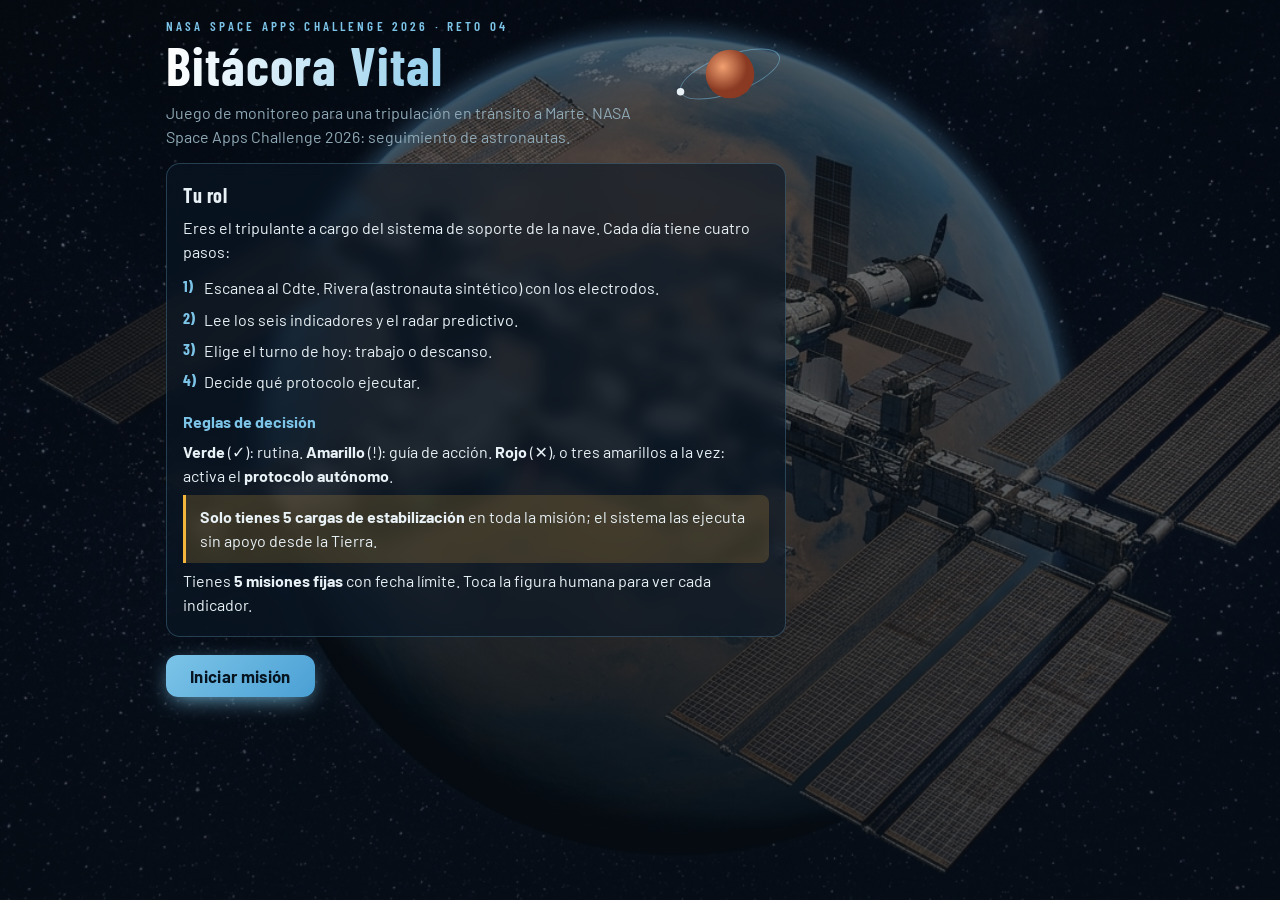
==== index.html @ 0ef00c14 "Fix image filename case in body background" ====
<!DOCTYPE html>
<html lang="es"><head><meta charset="utf-8">
<meta name="viewport" content="width=device-width, initial-scale=1, viewport-fit=cover">
<title>AstroCare · Misión a Marte</title>
<meta name="theme-color" content="#070f17">
<meta name="description" content="Juego de monitoreo de salud de astronautas. NASA Space Apps Challenge 2026.">
<link href="https://fonts.googleapis.com/css2?family=Barlow:wght@400;600;700&family=Barlow+Condensed:wght@600;700&display=swap" rel="stylesheet">
<style>
:root{color-scheme:dark;--bg:#070f17;--pn:#0f2233;--glass:rgba(10,24,38,.62);--tx:#E8F1F5;--mu:#8FA9B6;--ln:rgba(124,196,232,.25);--g:#4CD0A0;--y:#F2B63C;--r:#FF6B6B;--ac:#7CC4E8;--gb:rgba(76,208,160,.18);--yb:rgba(242,182,60,.18);--rb:rgba(255,107,107,.2)}
*{box-sizing:border-box}
body{margin:0;padding:env(safe-area-inset-top,0) 0 env(safe-area-inset-bottom,0);min-height:100vh;color:var(--tx);font:16px/1.5 Barlow,system-ui,sans-serif;background:linear-gradient(rgba(7,15,23,0.55),rgba(7,15,23,0.75)),url('ORBITAL.jpg') no-repeat center center fixed;background-size:cover;overflow-x:hidden}
#app{max-width:980px;margin:0 auto;padding:18px 16px 28px;position:relative}
h1,h2,.nm,.big{font-family:"Barlow Condensed",Barlow,sans-serif;font-weight:700}
h1{font-size:clamp(2.3rem,7vw,3.3rem);line-height:1.02;margin:.1em 0 .15em;letter-spacing:.02em;background:linear-gradient(90deg,#fff,var(--ac) 55%,var(--y));-webkit-background-clip:text;background-clip:text;color:transparent}
h2{font-size:1.25rem;margin:.2em 0 .3em;letter-spacing:.03em}p{margin:.4em 0;max-width:70ch}.mu{color:var(--mu)}
.eyebrow{font:600 .82rem "Barlow Condensed",sans-serif;letter-spacing:.24em;text-transform:uppercase;color:var(--ac)}
.orb{float:right;width:112px;height:112px;margin:0 0 6px 12px}
.bar{height:8px;background:var(--ln);border-radius:4px;overflow:hidden;width:110px;display:inline-block;vertical-align:middle}.bar i{display:block;height:100%;background:linear-gradient(90deg,var(--g),var(--ac))}
.ban{padding:14px 18px;border:1px solid var(--bc);border-left:6px solid var(--bc);border-radius:14px;margin-bottom:10px;box-shadow:0 0 28px -10px var(--bc);backdrop-filter:blur(6px)}.ban .big{font-size:1.8rem;line-height:1.1;letter-spacing:.02em}
.b0{--bc:var(--g);background:linear-gradient(90deg,var(--gb),rgba(10,24,38,.7))}.b1{--bc:var(--y);background:linear-gradient(90deg,var(--yb),rgba(10,24,38,.7))}.b2{--bc:var(--r);background:linear-gradient(90deg,var(--rb),rgba(10,24,38,.7))}.b3{--bc:var(--mu);background:var(--glass)}
.box{background:var(--glass);border:1px solid var(--ln);border-radius:14px;padding:12px 16px;margin-bottom:10px;backdrop-filter:blur(8px)}
.box dl{margin:.3em 0;display:grid;grid-template-columns:auto 1fr;gap:3px 14px}.box dt{font-weight:600;color:var(--ac)}.box dd{margin:0}
.tag{display:inline-block;font:600 .74rem "Barlow Condensed",sans-serif;letter-spacing:.14em;text-transform:uppercase;padding:2px 10px;border-radius:99px;background:rgba(124,196,232,.18);color:var(--ac);margin-right:8px}
.grid{display:grid;grid-template-columns:repeat(auto-fit,minmax(220px,1fr));gap:10px}
.c0{--c:var(--g)}.c1{--c:var(--y)}.c2{--c:var(--r)}.c3{--c:var(--mu)}
.t{all:unset;box-sizing:border-box;cursor:pointer;background:var(--glass);border:1px solid var(--ln);border-top:3px solid var(--c);border-radius:14px;padding:9px 14px;display:grid;grid-template-columns:1fr auto;gap:3px 8px;transition:transform .15s,box-shadow .15s;backdrop-filter:blur(8px)}
.t:hover{transform:translateY(-2px);box-shadow:0 8px 22px -10px var(--c)}
.t.on{border-left-color:var(--ac);border-right-color:var(--ac);border-bottom-color:var(--ac);box-shadow:0 0 0 1px var(--ac),0 0 24px -8px var(--ac)}
.t svg{grid-column:1/-1;width:100%;height:36px;color:var(--c)}
button:focus-visible,.t:focus-visible,.hs:focus-visible{outline:3px solid var(--ac);outline-offset:2px}
.nm{font-size:1.1rem;letter-spacing:.02em}.vl{font:700 2.1rem/1 "Barlow Condensed",sans-serif;text-align:right;color:var(--c);text-shadow:0 0 14px var(--c)}.vl small{font:400 .8rem Barlow;color:var(--mu);margin-left:3px;text-shadow:none}
.st{justify-self:start;font-weight:600;font-size:.8rem;padding:1px 10px;border-radius:99px;border:1px solid var(--c);color:var(--c);background:rgba(255,255,255,.06)}
.a{font:600 1rem Barlow,sans-serif;text-align:left;cursor:pointer;background:var(--glass);color:var(--tx);border:1px solid var(--ln);border-radius:12px;padding:10px 14px;transition:box-shadow .15s,border-color .15s;backdrop-filter:blur(8px)}
.a:hover:not(:disabled){border-color:var(--ac);box-shadow:0 0 18px -8px var(--ac)}.a:disabled{opacity:.4;cursor:not-allowed}.a.sel{border-color:var(--g);background:var(--gb);box-shadow:0 0 18px -8px var(--g)}.a span{display:block;font-weight:400;font-size:.85rem;color:var(--mu)}
.go{font:700 1.05rem Barlow,sans-serif;letter-spacing:.02em;background:linear-gradient(135deg,var(--ac),#4aa0d4);color:#06141f;border:0;border-radius:12px;padding:11px 24px;cursor:pointer;margin:8px 0;box-shadow:0 6px 22px -6px var(--ac);position:relative;z-index:2}.go:hover:not(:disabled){filter:brightness(1.1)}.go:disabled{opacity:.6}
.fig{width:100%;max-width:230px;margin:0 auto;display:block}.hs{cursor:pointer;color:var(--c)}
@keyframes pu{50%{opacity:.35}}.pul{animation:pu 1s infinite}
@keyframes sw{from{transform:translateY(8px)}to{transform:translateY(290px)}}.sweep{animation:sw .9s linear;filter:drop-shadow(0 0 6px #7CC4E8)}
@media(prefers-reduced-motion:reduce){.pul,.sweep{animation:none}.t{transition:none}}
.grade{display:grid;place-items:center;width:112px;height:112px;margin:0 auto 12px;border:4px solid var(--ac);border-radius:50%;font:700 4.3rem/.9 "Barlow Condensed",sans-serif;color:var(--ac);text-shadow:0 0 22px var(--ac);box-shadow:inset 0 0 26px rgba(124,196,232,.18),0 0 28px -10px var(--ac)}
.grade small{display:block;font:600 .7rem Barlow,sans-serif;letter-spacing:.16em;text-transform:uppercase;text-shadow:none;margin-top:-10px}
.rules{list-style:none;margin:.75rem 0;padding:0;counter-reset:steps;display:grid;gap:.45rem}
.rules li{position:relative;padding-left:1.3rem;counter-increment:steps}
.rules li::before{content:counter(steps) ")";position:absolute;left:0;top:0;color:var(--ac);font:700 1rem "Barlow Condensed",sans-serif}
.rule-title{margin-top:1rem!important;font-weight:700;color:var(--ac)}
.charge-rule{padding:10px 14px!important;border-left:3px solid var(--y);border-radius:0 8px 8px 0;background:var(--yb);max-width:100%}

.intro-container{max-width:620px;margin:0;position:relative;z-index:1}
.intro-card{width:100%;margin-top:14px;position:relative;overflow:hidden}

.hud{display:flex;flex-wrap:wrap;gap:6px 20px;align-items:center;justify-content:space-between;padding:8px 16px;background:var(--glass);border:1px solid var(--ln);border-radius:14px;backdrop-filter:blur(8px)}
.hud .it{display:flex;align-items:center;gap:8px;white-space:nowrap}.hud small{color:var(--mu);text-transform:uppercase;letter-spacing:.12em;font:600 .72rem "Barlow Condensed",sans-serif}.hud b{font:700 1.2rem "Barlow Condensed",sans-serif}
.bar.fat i{background:linear-gradient(90deg,var(--y),var(--r))}
.cols{display:grid;grid-template-columns:minmax(280px,360px) minmax(0,1.5fr) minmax(240px,1fr);gap:10px;min-height:0;align-items:start}.cols>section{min-height:0;overflow:visible;padding:2px}
.figcol{display:flex;flex-direction:column;gap:8px;min-height:0}.figbox{flex:none;aspect-ratio:7/10;min-width:0;display:flex;align-items:center;justify-content:center;background:radial-gradient(110% 65% at 50% 10%,rgba(52,126,161,.42),transparent 62%),linear-gradient(180deg,rgba(12,45,67,.85),rgba(5,19,32,.9));border:1px solid var(--ln);border-radius:14px;padding:6px;overflow:hidden;backdrop-filter:blur(6px)}
.dash .fig{width:auto;max-width:108%;height:100%;max-height:100%;margin:0;filter:drop-shadow(0 8px 12px rgba(0,0,0,.32))}
.elec{display:grid;grid-template-columns:auto 1fr auto;gap:10px;align-items:center;width:auto;background:rgba(10,28,42,.85);border:1px solid rgba(124,196,232,.55);border-radius:14px;padding:8px 10px;text-align:left;box-shadow:0 10px 26px rgba(0,0,0,.28);backdrop-filter:blur(8px)}
.elec small{color:var(--ac);text-transform:uppercase;letter-spacing:.14em;font:600 .72rem "Barlow Condensed",sans-serif}.elec .es{font-size:.8rem;min-height:0;margin:0}.elec .go{width:auto;margin:0;padding:8px 14px}.elec p{display:none}
.mission-panel{scrollbar-width:none;-ms-overflow-style:none}.mission-panel::-webkit-scrollbar{display:none}
.dash .ban{padding:7px 12px;margin-bottom:8px}.dash .ban .big{font-size:1.3rem}.dash .box{padding:8px 12px;margin-bottom:8px}.dash .det{font-size:.82rem}.dash h2{font-size:1.05rem;margin:4px 0}
.dash .grid{grid-template-columns:repeat(2,minmax(0,1fr));gap:8px;margin-bottom:8px}.dash .t{padding:6px 10px}.dash .vl{font-size:1.6rem}.dash .nm{font-size:.95rem}.dash .t svg{height:24px}
.ms{all:unset;box-sizing:border-box;display:block;width:100%;cursor:pointer;background:var(--glass);border:1px solid var(--ln);border-radius:12px;padding:7px 12px;margin-bottom:7px;backdrop-filter:blur(8px)}
.ms b{display:block;font-size:.95rem}.ms .mu{display:block;font-size:.78rem}.ms.on{border-color:var(--ac);box-shadow:0 0 16px -8px var(--ac)}.ms.ok{border-color:var(--g);opacity:.85}.ms.ko{border-color:var(--r);opacity:.7}
.pb{display:block;height:5px;background:var(--ln);border-radius:3px;overflow:hidden;margin-top:5px}.pb i{display:block;height:100%;background:linear-gradient(90deg,var(--ac),var(--g))}
.dock{display:grid;grid-template-columns:repeat(2,minmax(0,1fr));gap:14px;align-items:end;padding:8px 12px;background:var(--glass);border:1px solid var(--ln);border-radius:14px;backdrop-filter:blur(8px)}
.dg small{display:block;color:var(--mu);text-transform:uppercase;letter-spacing:.1em;font:600 .72rem "Barlow Condensed",sans-serif;margin-bottom:3px}.row{display:flex;flex-wrap:wrap;gap:8px}
.dock .a{padding:6px 12px;font-size:.9rem}.dock .a span{font-size:.75rem}.dock .go{margin:0;padding:9px 22px}
@media(max-width:900px){#app.dash{height:auto;min-height:100vh;display:block}.hud{position:sticky;top:0;z-index:5;background:rgba(10,24,36,.88);backdrop-filter:blur(8px)}.cols{display:block;margin:10px 0}.cols>section{margin-bottom:10px;overflow:visible}.figcol{display:block;min-height:0}.figbox{display:block;min-height:440px}.elec{margin-top:8px;gap:8px}.elec .go{padding:8px 12px}.dock{grid-template-columns:1fr;position:sticky;bottom:0;z-index:5;background:rgba(10,24,36,.92);backdrop-filter:blur(8px)}.dash .fig{width:108%;max-width:108%;height:auto;max-height:60vh;margin-left:-4%}}
</style></head><body><div id="app"></div>
<script>
const $=s=>document.querySelector(s);
const LB=["Normal","Atención","Alerta"],SH=["●","▲","■"],GL=["✓","!","✕"];
const IND=[
{k:"fc",n:"Frecuencia cardíaca",u:"lpm",b:66,sd:3,fl:5,K:.25,dc:0,g:[60,100],y:[50,120],why:"Sin gravedad la sangre se redistribuye hacia la cabeza y el corazón ajusta su ritmo. El estrés, la radiación y el ejercicio también la suben.",guide:"Siéntate 10 min, respira lento (4 s inhalar, 6 s exhalar), evita cafeína y vuelve a medir.",src:"AHA: ritmo en reposo del adulto 60–100 lpm."},
{k:"pa",n:"Presión sistólica",u:"mmHg",b:114,sd:4,fl:6,K:.4,dc:0,g:[90,129],y:[85,139],why:"En microgravedad los líquidos suben al torso y la cabeza; el CO₂ alto de cabina y el estrés también elevan la presión.",guide:"Reduce sodio, hidrátate, descansa y mide de nuevo en 30 min.",src:"AHA/ACC 2017: <120 normal, ≥130 etapa 1, ≥140 etapa 2. Verde hasta 129 por simplificación."},
{k:"glu",n:"Glucosa",u:"mg/dL",b:88,sd:4,fl:0,K:.5,dc:0,g:[70,99],y:[60,125],why:"El estrés, el sueño corto y los cambios de dieta y ejercicio alteran cómo el cuerpo maneja el azúcar.",guide:"Si está baja, toma un snack con carbohidratos; si está alta, camina suave y revisa la dieta.",src:"ADA: ayunas 70–99 normal, 100–125 prediabetes, <70 hipoglucemia."},
{k:"tmp",n:"Temperatura",u:"°C",b:36.6,sd:.15,fl:0,K:0,dc:1,g:[36.1,37.2],y:[35.5,37.9],why:"Sin gravedad casi no hay convección natural: el aire caliente no sube y el cuerpo disipa peor el calor.",guide:"Baja la temperatura de tu módulo, hidrátate, reduce la actividad y mide en 20 min.",src:"CDC/NIH: normal ≈36.1–37.2 °C; fiebre desde 38 °C."},
{k:"sue",n:"Horas de sueño",u:"h",dc:1,K:0,g:[7,9.5],y:[5.5,10.5],why:"El ciclo luz-oscuridad se pierde (16 amaneceres al día en órbita), hay ruido y confinamiento. En la ISS se duerme cerca de 6 h.",guide:"Cumple un horario fijo, baja la luz y las pantallas 1 h antes y reduce el ruido del módulo.",src:"AASM/CDC: 7 h o más en adultos. Barger et al. 2014: ≈6 h en la ISS."},
{k:"ani",n:"Ánimo (1–10)",u:"/10",b:7.8,sd:.4,fl:0,K:-.08,dc:1,g:[6,10],y:[4,10],why:"El aislamiento, el confinamiento y la distancia de la Tierra pesan en el ánimo con el paso de las semanas.",guide:"Videollamada con tu familia, una actividad que disfrutes y una conversación con tu compañero de misión.",src:"Escala propia de autorreporte, sin umbral clínico. Sustituir por un instrumento validado (POMS o PHQ-9)."}];

const POS={tmp:[100,22,148,26,'start'],sue:[112,38,148,42,'start'],ani:[88,38,52,42,'end'],fc:[112,100,152,104,'start'],pa:[55,112,34,118,'end'],glu:[100,130,40,134,'end']};
const EV=[
{t:"Día tranquilo",h:"Sin peligro",x:"Rutina normal a bordo.",s:{}},
{t:"Tormenta solar",h:"Radiación",x:"Subió la radiación y la tripulación se refugió en el módulo blindado.",s:{fc:12,sue:-1.2,ani:-.8,tmp:.2}},
{t:"Mensaje de casa con retraso",h:"Aislamiento y confinamiento",x:"Un mensaje familiar llegó con horas de demora.",s:{ani:-1.6,sue:-.6}},
{t:"Comunicación con 20 min de demora",h:"Distancia de la Tierra",x:"Nadie puede ayudar en tiempo real.",s:{ani:-.9,pa:8,fc:5}},
{t:"Sesión de ejercicio extenuante",h:"Campos gravitatorios",x:"Rutina de resistencia para frenar la pérdida de músculo y hueso.",s:{fc:15,pa:10,glu:-12,tmp:.4}},
{t:"CO₂ elevado en cabina",h:"Ambiente cerrado hostil",x:"El filtro de aire va con retraso.",s:{pa:10,sue:-1,fc:8,tmp:.3}}];
const PL=[{h:5.5,t:"Turno intenso",u:2},{h:7.5,t:"Turno normal",u:1},{h:9,t:"Recuperación",u:0}];
const MIS=[
{n:"Reparar filtro de CO₂",h:"Ambiente hostil",need:5,d:8,r:40,fx:{pa:6,fc:5,tmp:.2}},
{n:"Experimento de radiación",h:"Radiación",need:7,d:15,r:50,fx:{fc:4,ani:-.5,tmp:.1}},
{n:"Enlace de datos con la Tierra",h:"Distancia",need:5,d:21,r:40,fx:{ani:-.7,pa:3}},
{n:"Caminata espacial (EVA)",h:"Gravedad",need:7,d:26,r:70,fx:{fc:14,pa:10,glu:-10,tmp:.4}},
{n:"Preparar el descenso a Marte",h:"Distancia",need:9,d:30,r:100,fx:{fc:8,pa:6,ani:-.8}}];

const N=30,NEED=7.5,DEC=.9;
const g=()=>(Math.random()+Math.random()+Math.random()-1.5)/.87;
const cl=(v,a,b)=>Math.min(b,Math.max(a,v));
const lvl=(i,v)=>v>=i.g[0]&&v<=i.g[1]?0:v>=i.y[0]&&v<=i.y[1]?1:2;
const fmt=(i,v)=>i.dc?v.toFixed(1):Math.round(v);
let S;

function init(){
  S={ms:MIS.map(m=>({...m,p:0,done:false,failed:false})),msel:0,pend:{},alert:"",phase:"",day:0,score:0,health:100,cores:5,debt:0,adj:{},hist:{},cur:{},plan:1,sleepPlan:7.5,sel:"sue",scanned:false,scanning:false,done:false,msg:"",ev:null,first:null};
  IND.forEach(i=>{S.adj[i.k]=0;S.hist[i.k]=[]});
  newDay();
}

function newDay(){
  S.alert="";
  S.ms.forEach(m=>{
    if(!m.done&&!m.failed&&S.day>=m.d){
      m.failed=true;S.score-=30;S.health=cl(S.health-6,0,100);
      S.alert+=`Misión fallida: ${m.n} (−30 puntos, salud −6). `;
    }
  });
  if(S.health<=0)return end();
  if(S.day>=N){S.day=N+1;return end()}
  S.day++;S.scanned=S.scanning=S.done=false;S.msg="";
  S.ev=Math.random()<.3?EV[0]:EV[1+Math.floor(Math.random()*5)];
  const sl=cl(S.sleepPlan+g()*.4+(S.ev.s.sue||0),2,12);
  S.debt=S.debt*DEC+Math.max(0,NEED-sl);
  const fl=Math.exp(-S.day/6),iso=S.day/30;

  IND.forEach(i=>{
    let v;
    if(i.k=="sue")v=sl;
    else{
      S.adj[i.k]=S.adj[i.k]*.55+g()*i.sd+(S.ev.s[i.k]||0)+(S.pend[i.k]||0);
      v=i.b+i.fl*fl+i.K*S.debt+S.adj[i.k]-(i.k=="ani"?.9*iso:0);
      if(i.k=="ani")v=cl(v,1,10);
    }
    S.cur[i.k]=v;S.hist[i.k].push(v);
  });

  S.pend={};
  if(!S.first){
    const w=IND.find(i=>lvl(i,S.cur[i.k])>0);
    if(w)S.first={n:w.n,d:S.day};
  }
  S.sel=worst().k;
  render();
}

const levels=()=>IND.map(i=>lvl(i,S.cur[i.k]));
function worst(){const L=levels();let m=0;L.forEach((l,j)=>{if(l>L[m])m=j});return IND[m]}
function need(){const L=levels(),r=L.filter(l=>l==2).length,y=L.filter(l=>l==1).length;return r>0||y>=3?2:y>0?1:0}

function damped(y,H){
  const n=y.length,xm=(n-1)/2,ym=y.reduce((a,b)=>a+b)/n;
  let nu=0,de=0;
  y.forEach((v,i)=>{nu+=(i-xm)*(v-ym);de+=(i-xm)**2});
  let st=de?nu/de:0,ac=y[n-1];const o=[];
  for(let j=0;j<H;j++){st*=.85;ac+=st;o.push(ac)}
  return o;
}

function project(H){
  const hs=S.hist,len=hs.sue.length;
  if(len<4)return null;
  let d=0;
  const ds=hs.sue.map(s=>d=d*DEC+Math.max(0,NEED-s)),st=len-Math.min(8,len);
  const sf=damped(hs.sue.slice(st),H).map(v=>cl(v,2,12));
  let dd=ds[len-1];
  const fd=sf.map(s=>dd=dd*DEC+Math.max(0,NEED-s)),P={};

  IND.forEach(i=>{
    let f;
    if(i.k=="sue")f=sf;
    else if(!i.K)f=damped(hs[i.k].slice(st),H);
    else{
      const r=hs[i.k].slice(st).map((v,j)=>v-i.K*ds[st+j]);
      f=damped(r,H).map((v,j)=>v+i.K*fd[j]);
    }
    P[i.k]=i.k=="ani"?f.map(v=>cl(v,1,10)):f;
  });
  return P;
}

function radar(){
  const P=project(7);
  if(!P)return null;
  let al=0,at=0,wa=[],wt=[];
  IND.forEach(i=>{
    const f=P[i.k],l0=lvl(i,S.cur[i.k]);
    const a=l0<2?f.findIndex(v=>lvl(i,v)==2)+1:0;
    const t=l0==0?f.findIndex(v=>lvl(i,v)>0)+1:0;
    if(a){if(!al||a<al){al=a;wa=[i.n]}else if(a==al)wa.push(i.n)}
    if(t){if(!at||t<at){at=t;wt=[i.n]}else if(t==at)wt.push(i.n)}
  });
  return{P,al,wa,at,wt};
}

function spark(i,p){
  const raw=S.hist[i.k].slice(-12);
  const h=raw.length<2?[raw[0]??i.b,raw[0]??i.b]:raw;
  const a=[...h,...p],lo=Math.min(...a,i.g[0]),hi=Math.max(...a,i.g[1]),W=200,H=34,n=a.length;
  const Y=v=>H-2-(v-lo)/(hi-lo||1)*(H-4);
  const X=j=>2+j*(W-4)/Math.max(n-1,1);
  const pt=(r,o)=>r.map((v,j)=>X(j+o)+","+Y(v)).join(" ");

  return `<svg viewBox="0 0 ${W} ${H}" preserveAspectRatio="none" aria-hidden="true">
    <rect x="0" y="${Y(i.g[1])}" width="${W}" height="${Math.max(Y(i.g[0])-Y(i.g[1]),1)}" fill="currentColor" opacity=".14"/>
    <polyline fill="none" stroke="currentColor" stroke-width="2.4" stroke-linecap="round" stroke-linejoin="round" points="${pt(h,0)}"/>
    ${p.length?`<polyline fill="none" stroke="currentColor" stroke-width="1.5" stroke-dasharray="4 3" opacity=".7" points="${pt([h[h.length-1],...p],h.length-1)}"/>`:""}
  </svg>`;
}

function pick(k){S.sel=k;render()}
function setPlan(j){S.plan=j;S.sleepPlan=PL[j].h;render()}
function selM(j){S.msel=j;render()}
function activeM(){const m=S.ms[S.msel];return m&&!m.done&&!m.failed?m:S.ms.find(x=>!x.done&&!x.failed)||null}

function scan(){
  if(S.scanning||S.scanned)return;
  S.scanning=true;S.phase="Colocando electrodos…";render();
  setTimeout(()=>{S.phase="Leyendo señales…";render()},800);
  setTimeout(()=>{S.scanned=true;S.scanning=false;render()},1700);
}

function act(a){
  const n=need(),wi=worst();
  let d=0,h=0,m="";
  if(a==2){
    if(S.cores<1)return;
    S.cores--;S.debt*=.3;IND.forEach(i=>S.adj[i.k]*=.15);
    if(n==2){d+=10;m="Activaste a tiempo el protocolo autónomo. El sistema estabilizó las señales y consumió una carga."}
    else{d-=5;m="Activaste el protocolo sin necesidad y gastaste una carga que podría hacer falta después."}
  }
  if(a==1){
    IND.forEach(i=>{
      const l=lvl(i,S.cur[i.k]);
      if(l==1)S.adj[i.k]*=.3;
      else if(l==2)S.adj[i.k]*=.6;
    });
    if(lvl(IND[4],S.cur.sue)||lvl(IND[5],S.cur.ani))S.debt*=.8;
    if(n==1){d+=10;m="Buena decisión: aplicaste la guía de acción. "+wi.guide}
    else if(n==0){d+=2;m="Todo estaba normal. No hacía falta, pero cuidar los hábitos nunca sobra."}
    else{d-=10;h=-8;m="La guía no alcanzaba: había una alerta roja o tres amarillas a la vez. Debías activar el protocolo autónomo."}
  }
  if(a==0){
    if(n==0){d+=10;m="Correcto: todo normal, se continúa con la rutina."}
    else if(n==1){d-=5;h=-4;m="Seguir sin actuar dejó que los indicadores amarillos empeoren."}
    else{d-=15;h=-12;m="Ignoraste una situación que requería activar el protocolo. La salud de la tripulación se deteriora."}
  }

  const am=activeM(),u=PL[S.plan].u;
  if(am&&u){
    am.p=Math.min(am.need,am.p+u);
    Object.entries(am.fx).forEach(([k,v])=>S.pend[k]=(S.pend[k]||0)+v*u);
    m+=` Trabajaste +${u} en «${am.n}».`;
    if(am.p>=am.need){am.done=true;d+=am.r;m+=` ¡Misión completada! +${am.r}.`}
  }

  S.score+=d;S.health=cl(S.health+h,0,100);
  S.msg=`<b>${d>=0?"+":""}${d} puntos${h?" · salud "+h:""}.</b> ${m} Dormirás ${PL[S.plan].h} h esta noche.`;
  S.done=true;render();
}

function fig(L,sc){
  const silhouette="JOSXPRM.png?rev=20261115";
  return `<svg class="fig" viewBox="0 0 200 300" role="group" aria-label="Silueta actual del tripulante con sensores"><defs><linearGradient id="sb" x1="0" y1="0" x2="0" y2="1"><stop offset="0" stop-color="#7CC4E8" stop-opacity="0"/><stop offset="1" stop-color="#7CC4E8" stop-opacity=".6"/></linearGradient><mask id="scan-mask"><image href="${silhouette}" x="0" y="0" width="200" height="300" preserveAspectRatio="xMidYMid meet"/></mask></defs><image href="${silhouette}" x="0" y="0" width="200" height="300" preserveAspectRatio="xMidYMid meet"/>`+
  IND.map((i,j)=>{
    const[x,y,lx,ly,an]=POS[i.k],c=sc?L[j]:3,e=an=="start"?[x+9,lx-3]:[x-9,lx+3];
    return `<g class="hs c${c}${sc||S.scanning?"":" pul"}" tabindex="0" role="button" aria-label="${i.n}" onclick="pick('${i.k}')" onkeydown="if(event.key=='Enter')pick('${i.k}')"><line x1="${e[0]}" y1="${y}" x2="${e[1]}" y2="${ly-4}" stroke="currentColor" stroke-opacity=".55"/><circle cx="${x}" cy="${y}" r="15" fill="currentColor" opacity=".18"/><circle cx="${x}" cy="${y}" r="9" fill="currentColor" stroke="var(--pn)" stroke-width="2"/><text x="${x}" y="${y+4}" text-anchor="middle" font-size="11" font-weight="700" fill="var(--pn)">${sc?GL[c]:"?"}</text><text x="${lx}" y="${ly}" text-anchor="${an}" font-size="11" fill="var(--tx)">${{tmp:"T°",ani:"Ánimo",sue:"Sueño",fc:"FC",pa:"PA",glu:"Glu"}[i.k]}</text></g>`;
  }).join("")+
  (S.scanning?`<g mask="url(#scan-mask)"><rect class="sweep" x="0" y="-30" width="200" height="30" fill="url(#sb)"/></g><rect class="sweep" x="25" y="0" width="150" height="3" rx="1.5" fill="#bfe6fa"/>`:"")+`</svg>`;
}

function intro(){
  $("#app").className="";
  $("#app").innerHTML=`
  <div class="intro-container">
    <svg class="orb" viewBox="0 0 120 120" aria-hidden="true"><defs><radialGradient id="mg" cx=".35" cy=".35"><stop offset="0" stop-color="#f0a070"/><stop offset="1" stop-color="#8a3a22"/></radialGradient></defs><ellipse cx="60" cy="60" rx="56" ry="20" fill="none" stroke="#7CC4E8" stroke-opacity=".5" transform="rotate(-20 60 60)"/><circle cx="60" cy="60" r="26" fill="url(#mg)"/><circle cx="7" cy="79" r="4" fill="#E8F1F5"/></svg>
    <div class="eyebrow">NASA Space Apps Challenge 2026 · Reto 04</div>
    <h1>Bitácora Vital</h1>
    <p class="mu">Juego de monitoreo para una tripulación en tránsito a Marte. NASA Space Apps Challenge 2026: seguimiento de astronautas.</p>
    <div class="box intro-card">
      <h2>Tu rol</h2>
      <p>Eres el tripulante a cargo del sistema de soporte de la nave. Cada día tiene cuatro pasos:</p>
      <ol class="rules">
        <li>Escanea al Cdte. Rivera (astronauta sintético) con los electrodos.</li>
        <li>Lee los seis indicadores y el radar predictivo.</li>
        <li>Elige el turno de hoy: trabajo o descanso.</li>
        <li>Decide qué protocolo ejecutar.</li>
      </ol>
      <p class="rule-title">Reglas de decisión</p>
      <p><b>Verde</b> (✓): rutina. <b>Amarillo</b> (!): guía de acción. <b>Rojo</b> (✕), o tres amarillos a la vez: activa el <b>protocolo autónomo</b>.</p>
      <p class="charge-rule"><b>Solo tienes 5 cargas de estabilización</b> en toda la misión; el sistema las ejecuta sin apoyo desde la Tierra.</p>
      <p>Tienes <b>5 misiones fijas</b> con fecha límite. Toca la figura humana para ver cada indicador.</p>
    </div>
    <button class="go" onclick="init()">Iniciar misión</button>
  </div>`;
}

function grade(){
  const complete=S.ms.filter(m=>m.done).length;
  if(S.health<=0)return{letter:"F",title:"Misión abortada",note:"La estabilidad de la tripulación llegó a 0."};
  if(S.score>=500&&complete===S.ms.length&&S.health>=80)return{letter:"S",title:"Operación impecable",note:"Dominaste la misión, preservaste la estabilidad y cerraste todos los objetivos."};
  if(S.score>=400)return{letter:"A",title:"Operación sobresaliente",note:"Tomaste decisiones sólidas en situaciones críticas."};
  if(S.score>=280)return{letter:"B",title:"Operación competente",note:"La misión llegó a destino con margen de mejora."};
  if(S.score>=160)return{letter:"C",title:"Operación completada",note:"Llegaste al final, pero varias decisiones redujeron el rendimiento."};
  return{letter:"D",title:"Operación en riesgo",note:"La misión se completó con recursos muy comprometidos."};
}

function end(){
  const ab=S.health<=0,g=grade(),complete=S.ms.filter(m=>m.done).length;
  $("#app").className="";
  $("#app").innerHTML=`<div class="grade" aria-label="Calificación final ${g.letter}">${g.letter}<small>rango final</small></div><h1>${g.title}</h1><div class="ban b${ab?2:S.health>60?0:1}"><div class="big">${S.score} puntos</div><div>${g.note}</div><div class="mu">${ab?"Día "+S.day+".":"Estabilidad final: "+S.health+"/100 · Cargas sin usar: "+S.cores+"."}</div></div><p>Misiones cumplidas: <b>${complete}/${S.ms.length}</b>. Rangos: <b>S</b> impecable · <b>A</b> sobresaliente · <b>B</b> competente · <b>C</b> completada · <b>D</b> en riesgo · <b>F</b> abortada.</p><button class="go" onclick="init()">Jugar de nuevo</button>`;
}

function render(){
  if(S.health<=0)return end();
  $("#app").className="dash";
  const sc=S.scanned,L=levels(),n=sc?Math.max(...L):3,i=IND.find(x=>x.k==S.sel),R=sc?radar():null,P=R?R.P:null,am=activeM();
  const st=["Tripulación estable","Atención: revisa los amarillos","Alerta: indicador fuera de rango","Sin datos: escanea al tripulante"][n];
  const fat=Math.min(100,Math.round(S.debt*4)),dn=S.ms.filter(m=>m.done).length,dis=sc?"":"disabled";
  const adv=[["Rutina","Todo normal"],["Guía de acción","Ayuda a los amarillos"],["Protocolo autónomo","Usa 1 carga"]];

  let rd="";
  if(sc){
    if(!R)rd=`<div class="box"><b>Radar predictivo:</b> faltan lecturas (${S.day}/4).</div>`;
    else{
      const lv=R.al?2:R.at?1:0;
      rd=`<div class="ban b${lv}"><b>Radar:</b> ${R.al?`alerta en ~${R.al} días (${R.wa.join(", ")})`:R.at?`atención en ~${R.at} días (${R.wt.join(", ")})`:"sin cambios de semáforo previstos en 7 días"}. <small class="mu">Puntos = proyección.</small></div>`;
    }
  }

  const tiles=IND.map((x,j)=>sc?`<button class="t c${L[j]}${S.sel==x.k?" on":""}" onclick="pick('${x.k}')"><span class="nm">${x.n}</span><span class="vl">${fmt(x,S.cur[x.k])}<small>${x.u}</small></span><span class="st">${SH[L[j]]} ${LB[L[j]]}</span><span></span>${spark(x,P?P[x.k]:[])}</button>`:`<button class="t c3${S.sel==x.k?" on":""}" onclick="pick('${x.k}')"><span class="nm">${x.n}</span><span class="vl">—<small>${x.u}</small></span><span class="st">Sin escanear</span><span></span></button>`).join("");

  const mis=S.ms.map((m,j)=>`<button class="ms${m===am?" on":""}${m.done?" ok":""}${m.failed?" ko":""}" ${m.done||m.failed?"disabled":""} onclick="selM(${j})"><span class="tag">${m.h}</span><b>${m.done?"✓ ":m.failed?"✕ ":""}${m.n}</b><span class="mu">${m.p}/${m.need} · límite día ${m.d} · +${m.r}</span><span class="pb"><i style="width:${m.p/m.need*100}%"></i></span></button>`).join("");

  const dock=S.done?`<button class="go" onclick="newDay()">${S.day>=N?"Ver resultado":"Siguiente día →"}</button><span class="mu">Turno elegido: ${PL[S.plan].t}</span>`:`<div class="dg"><small>Turno de hoy · misión activa: ${am?am.n:"ninguna"}</small><div class="row">${PL.map((p,j)=>`<button class="a${S.plan==j?" sel":""}" onclick="setPlan(${j})">${p.t} · ${p.h} h<span>Trabajo +${p.u}</span></button>`).join("")}</div></div><div class="dg"><small>Acción del día${sc?"":" (escanea primero)"}</small><div class="row">${adv.map((a,j)=>`<button class="a" ${j==2&&S.cores<1?"disabled":dis} onclick="act(${j})">${a[0]}<span>${a[1]}</span></button>`).join("")}</div></div>`;

  $("#app").innerHTML=`<div class="hud"><div class="it"><small>Día</small><b>${Math.min(S.day,N)}/${N}</b></div><div class="it"><small>Puntos</small><b>${S.score}</b></div><div class="it"><small>Salud</small><span class="bar"><i style="width:${S.health}%"></i></span><b>${S.health}</b></div><div class="it"><small>Cansancio</small><span class="bar fat"><i style="width:${fat}%"></i></span><b>${fat}%</b></div><div class="it"><small>Cargas</small><b>${S.cores}</b></div><div class="it"><small>Misiones</small><b>${dn}/${S.ms.length}</b></div></div><div class="cols"><section class="figcol"><div class="figbox">${fig(L,sc)}</div><div class="elec"><small>Electrodos</small><div class="es">${S.scanning?S.phase:sc?"Escaneo completo ✓":"Listos"}</div><button class="go" ${S.scanning||sc?"disabled":""} onclick="scan()">${S.scanning?"…":sc?"Hecho":"Escanear"}</button></div></section><section><div class="ban b${n}"><div class="big">${sc?SH[n]+" ":""}${st}</div></div>${rd}<div class="grid">${tiles}</div><div class="box det"><b>${i.n}</b><dl><dt>Por qué cambia</dt><dd>${i.why}</dd><dt>Rango normal</dt><dd>${i.g[0]}–${i.g[1]} ${i.u}</dd><dt>Guía</dt><dd>${i.guide}</dd><dt>Fuente</dt><dd>${i.src}</dd></dl></div></section><section class="mission-panel">${S.alert?`<div class="ban b2">${S.alert}</div>`:""}<div class="box"><span class="tag">${S.ev.h}</span><b>${S.ev.t}</b><br>${S.ev.x}</div>${S.done?`<div class="box">${S.msg}</div>`:""}<h2>Misiones</h2>${mis}</section></div><div class="dock">${dock}</div>`;
}

intro();
</script></body></html>
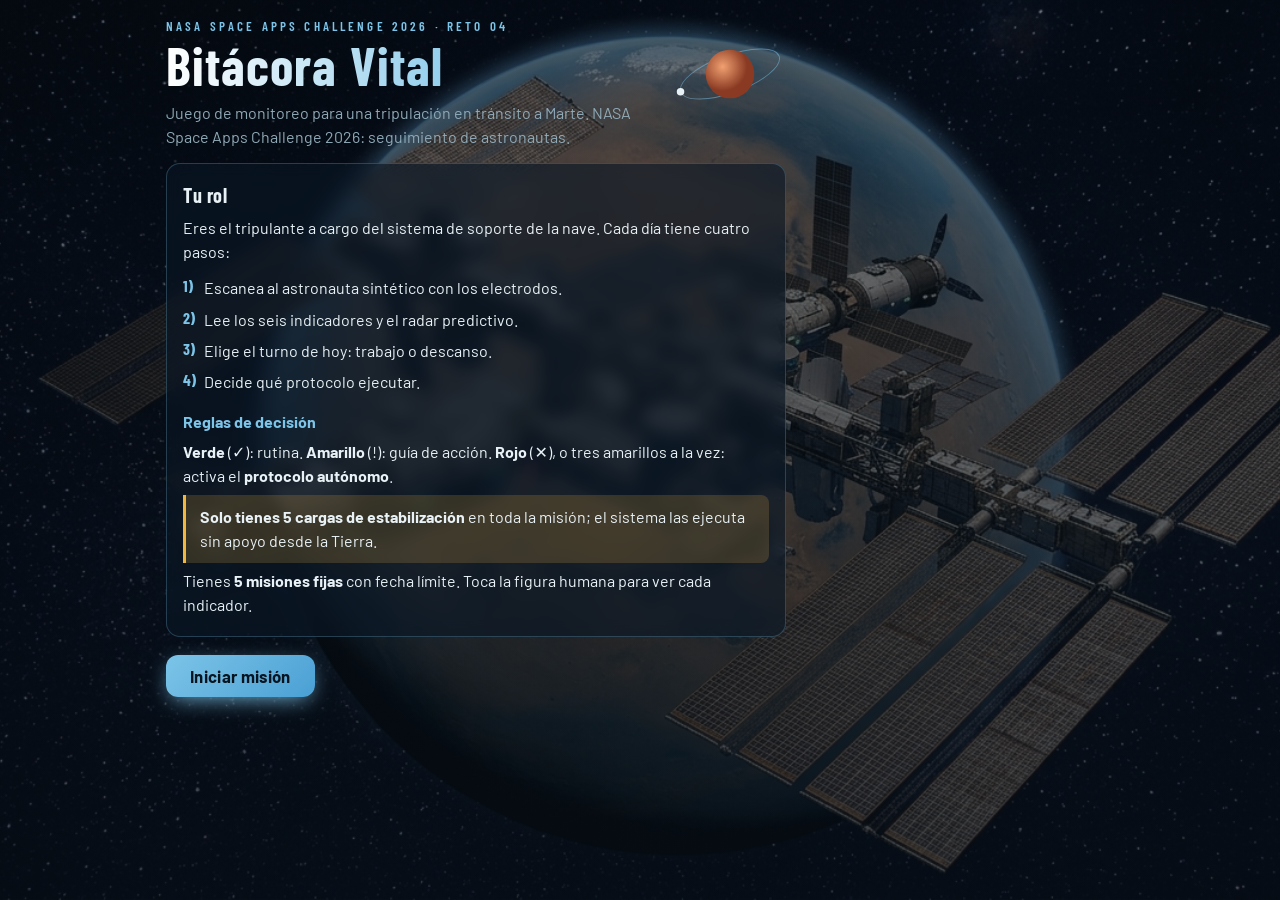
==== commit eba1c0b5: "Update scanning instruction in index.html" ====
--- a/index.html
+++ b/index.html
@@ -280,7 +280,7 @@
       <h2>Tu rol</h2>
       <p>Eres el tripulante a cargo del sistema de soporte de la nave. Cada día tiene cuatro pasos:</p>
       <ol class="rules">
-        <li>Escanea al Cdte. Rivera (astronauta sintético) con los electrodos.</li>
+        <li>Escanea al astronauta sintético con los electrodos.</li>
         <li>Lee los seis indicadores y el radar predictivo.</li>
         <li>Elige el turno de hoy: trabajo o descanso.</li>
         <li>Decide qué protocolo ejecutar.</li>
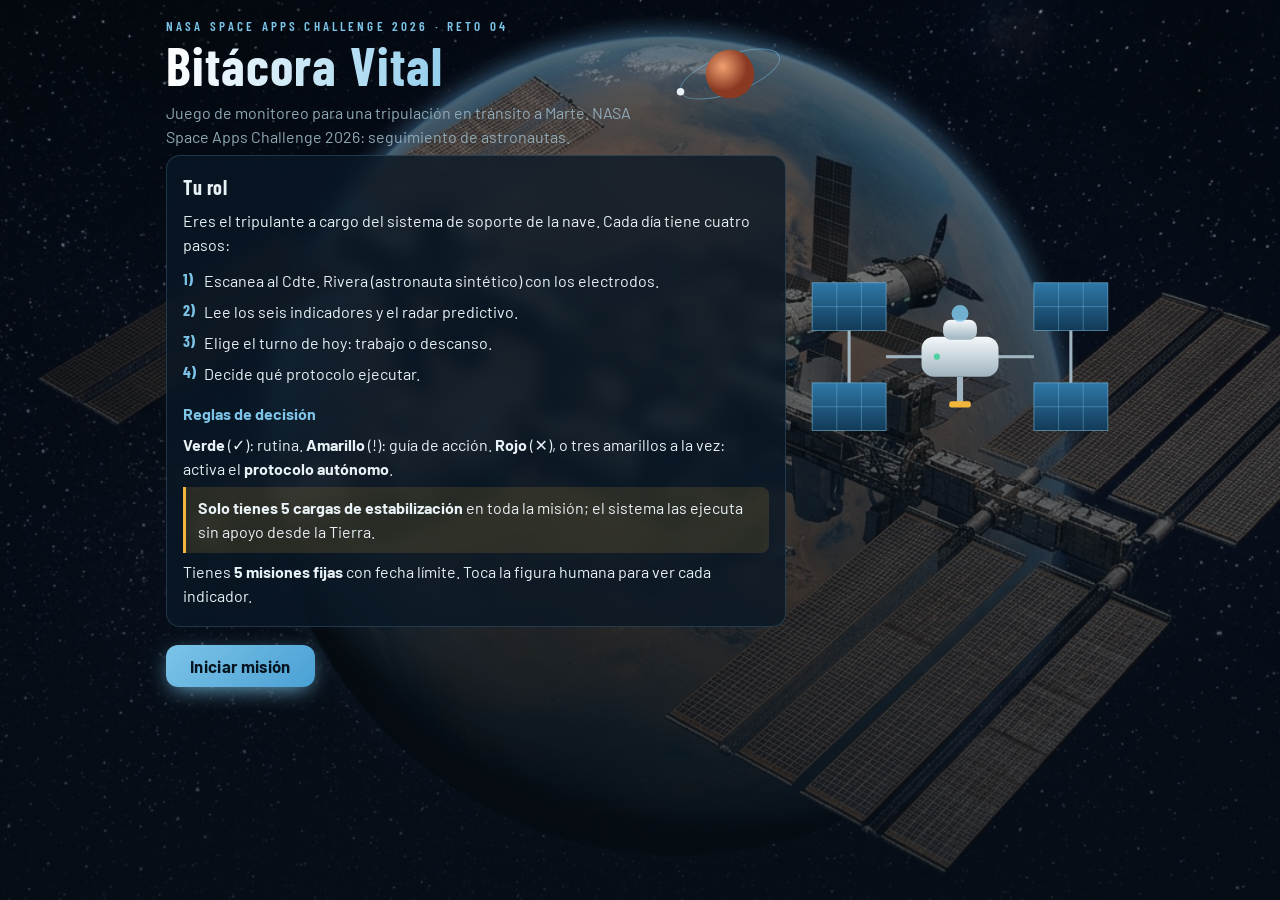
==== commit 3bcd8158: "Refactor styles and layout in index.html Updated CSS styles and HTML structure for improved layout a" ====
--- a/index.html
+++ b/index.html
@@ -6,33 +6,33 @@
 <meta name="description" content="Juego de monitoreo de salud de astronautas. NASA Space Apps Challenge 2026.">
 <link href="https://fonts.googleapis.com/css2?family=Barlow:wght@400;600;700&family=Barlow+Condensed:wght@600;700&display=swap" rel="stylesheet">
 <style>
-:root{color-scheme:dark;--bg:#070f17;--pn:#0f2233;--glass:rgba(10,24,38,.62);--tx:#E8F1F5;--mu:#8FA9B6;--ln:rgba(124,196,232,.25);--g:#4CD0A0;--y:#F2B63C;--r:#FF6B6B;--ac:#7CC4E8;--gb:rgba(76,208,160,.18);--yb:rgba(242,182,60,.18);--rb:rgba(255,107,107,.2)}
+:root{color-scheme:dark;--bg:#070f17;--pn:#0f2233;--glass:rgba(16,38,56,.68);--tx:#E8F1F5;--mu:#8FA9B6;--ln:rgba(124,196,232,.2);--g:#4CD0A0;--y:#F2B63C;--r:#FF6B6B;--ac:#7CC4E8;--gb:rgba(76,208,160,.13);--yb:rgba(242,182,60,.13);--rb:rgba(255,107,107,.15)}
 *{box-sizing:border-box}
-body{margin:0;padding:env(safe-area-inset-top,0) 0 env(safe-area-inset-bottom,0);min-height:100vh;color:var(--tx);font:16px/1.5 Barlow,system-ui,sans-serif;background:linear-gradient(rgba(7,15,23,0.55),rgba(7,15,23,0.75)),url('ORBITAL.jpg') no-repeat center center fixed;background-size:cover;overflow-x:hidden}
-#app{max-width:980px;margin:0 auto;padding:18px 16px 28px;position:relative}
+body{margin:0;padding:env(safe-area-inset-top,0) 0 env(safe-area-inset-bottom,0);min-height:100vh;color:var(--tx);font:16px/1.5 Barlow,system-ui,sans-serif;background:radial-gradient(900px 500px at 85% -5%,rgba(40,90,140,.38),transparent 70%),radial-gradient(800px 500px at 5% 105%,rgba(170,70,40,.26),transparent 70%),radial-gradient(1.2px 1.2px at 12% 18%,#fff9,transparent),radial-gradient(1px 1px at 34% 72%,#fff7,transparent),radial-gradient(1.4px 1.4px at 58% 30%,#fffa,transparent),radial-gradient(1px 1px at 79% 62%,#fff8,transparent),radial-gradient(1.2px 1.2px at 91% 14%,#fff9,transparent),radial-gradient(1px 1px at 46% 90%,#fff6,transparent),var(--bg);background-size:100% 100%,100% 100%,360px 360px,360px 360px,360px 360px,360px 360px,360px 360px,360px 360px}
+#app{max-width:980px;margin:0 auto;padding:18px 16px 28px}
 h1,h2,.nm,.big{font-family:"Barlow Condensed",Barlow,sans-serif;font-weight:700}
 h1{font-size:clamp(2.3rem,7vw,3.3rem);line-height:1.02;margin:.1em 0 .15em;letter-spacing:.02em;background:linear-gradient(90deg,#fff,var(--ac) 55%,var(--y));-webkit-background-clip:text;background-clip:text;color:transparent}
 h2{font-size:1.25rem;margin:.2em 0 .3em;letter-spacing:.03em}p{margin:.4em 0;max-width:70ch}.mu{color:var(--mu)}
 .eyebrow{font:600 .82rem "Barlow Condensed",sans-serif;letter-spacing:.24em;text-transform:uppercase;color:var(--ac)}
 .orb{float:right;width:112px;height:112px;margin:0 0 6px 12px}
 .bar{height:8px;background:var(--ln);border-radius:4px;overflow:hidden;width:110px;display:inline-block;vertical-align:middle}.bar i{display:block;height:100%;background:linear-gradient(90deg,var(--g),var(--ac))}
-.ban{padding:14px 18px;border:1px solid var(--bc);border-left:6px solid var(--bc);border-radius:14px;margin-bottom:10px;box-shadow:0 0 28px -10px var(--bc);backdrop-filter:blur(6px)}.ban .big{font-size:1.8rem;line-height:1.1;letter-spacing:.02em}
-.b0{--bc:var(--g);background:linear-gradient(90deg,var(--gb),rgba(10,24,38,.7))}.b1{--bc:var(--y);background:linear-gradient(90deg,var(--yb),rgba(10,24,38,.7))}.b2{--bc:var(--r);background:linear-gradient(90deg,var(--rb),rgba(10,24,38,.7))}.b3{--bc:var(--mu);background:var(--glass)}
-.box{background:var(--glass);border:1px solid var(--ln);border-radius:14px;padding:12px 16px;margin-bottom:10px;backdrop-filter:blur(8px)}
+.ban{padding:14px 18px;border:1px solid var(--bc);border-left:6px solid var(--bc);border-radius:14px;margin-bottom:10px;box-shadow:0 0 28px -10px var(--bc)}.ban .big{font-size:1.8rem;line-height:1.1;letter-spacing:.02em}
+.b0{--bc:var(--g);background:linear-gradient(90deg,var(--gb),transparent)}.b1{--bc:var(--y);background:linear-gradient(90deg,var(--yb),transparent)}.b2{--bc:var(--r);background:linear-gradient(90deg,var(--rb),transparent)}.b3{--bc:var(--mu);background:var(--glass)}
+.box{background:var(--glass);border:1px solid var(--ln);border-radius:14px;padding:12px 16px;margin-bottom:10px;backdrop-filter:blur(6px)}
 .box dl{margin:.3em 0;display:grid;grid-template-columns:auto 1fr;gap:3px 14px}.box dt{font-weight:600;color:var(--ac)}.box dd{margin:0}
-.tag{display:inline-block;font:600 .74rem "Barlow Condensed",sans-serif;letter-spacing:.14em;text-transform:uppercase;padding:2px 10px;border-radius:99px;background:rgba(124,196,232,.18);color:var(--ac);margin-right:8px}
+.tag{display:inline-block;font:600 .74rem "Barlow Condensed",sans-serif;letter-spacing:.14em;text-transform:uppercase;padding:2px 10px;border-radius:99px;background:rgba(124,196,232,.14);color:var(--ac);margin-right:8px}
 .grid{display:grid;grid-template-columns:repeat(auto-fit,minmax(220px,1fr));gap:10px}
 .c0{--c:var(--g)}.c1{--c:var(--y)}.c2{--c:var(--r)}.c3{--c:var(--mu)}
-.t{all:unset;box-sizing:border-box;cursor:pointer;background:var(--glass);border:1px solid var(--ln);border-top:3px solid var(--c);border-radius:14px;padding:9px 14px;display:grid;grid-template-columns:1fr auto;gap:3px 8px;transition:transform .15s,box-shadow .15s;backdrop-filter:blur(8px)}
+.t{all:unset;box-sizing:border-box;cursor:pointer;background:var(--glass);border:1px solid var(--ln);border-top:3px solid var(--c);border-radius:14px;padding:9px 14px;display:grid;grid-template-columns:1fr auto;gap:3px 8px;transition:transform .15s,box-shadow .15s}
 .t:hover{transform:translateY(-2px);box-shadow:0 8px 22px -10px var(--c)}
 .t.on{border-left-color:var(--ac);border-right-color:var(--ac);border-bottom-color:var(--ac);box-shadow:0 0 0 1px var(--ac),0 0 24px -8px var(--ac)}
 .t svg{grid-column:1/-1;width:100%;height:36px;color:var(--c)}
 button:focus-visible,.t:focus-visible,.hs:focus-visible{outline:3px solid var(--ac);outline-offset:2px}
 .nm{font-size:1.1rem;letter-spacing:.02em}.vl{font:700 2.1rem/1 "Barlow Condensed",sans-serif;text-align:right;color:var(--c);text-shadow:0 0 14px var(--c)}.vl small{font:400 .8rem Barlow;color:var(--mu);margin-left:3px;text-shadow:none}
-.st{justify-self:start;font-weight:600;font-size:.8rem;padding:1px 10px;border-radius:99px;border:1px solid var(--c);color:var(--c);background:rgba(255,255,255,.06)}
-.a{font:600 1rem Barlow,sans-serif;text-align:left;cursor:pointer;background:var(--glass);color:var(--tx);border:1px solid var(--ln);border-radius:12px;padding:10px 14px;transition:box-shadow .15s,border-color .15s;backdrop-filter:blur(8px)}
+.st{justify-self:start;font-weight:600;font-size:.8rem;padding:1px 10px;border-radius:99px;border:1px solid var(--c);color:var(--c);background:rgba(255,255,255,.04)}
+.a{font:600 1rem Barlow,sans-serif;text-align:left;cursor:pointer;background:var(--glass);color:var(--tx);border:1px solid var(--ln);border-radius:12px;padding:10px 14px;transition:box-shadow .15s,border-color .15s}
 .a:hover:not(:disabled){border-color:var(--ac);box-shadow:0 0 18px -8px var(--ac)}.a:disabled{opacity:.4;cursor:not-allowed}.a.sel{border-color:var(--g);background:var(--gb);box-shadow:0 0 18px -8px var(--g)}.a span{display:block;font-weight:400;font-size:.85rem;color:var(--mu)}
-.go{font:700 1.05rem Barlow,sans-serif;letter-spacing:.02em;background:linear-gradient(135deg,var(--ac),#4aa0d4);color:#06141f;border:0;border-radius:12px;padding:11px 24px;cursor:pointer;margin:8px 0;box-shadow:0 6px 22px -6px var(--ac);position:relative;z-index:2}.go:hover:not(:disabled){filter:brightness(1.1)}.go:disabled{opacity:.6}
+.go{font:700 1.05rem Barlow,sans-serif;letter-spacing:.02em;background:linear-gradient(135deg,var(--ac),#4aa0d4);color:#06141f;border:0;border-radius:12px;padding:11px 24px;cursor:pointer;margin:8px 0;box-shadow:0 6px 22px -6px var(--ac)}.go:hover:not(:disabled){filter:brightness(1.1)}.go:disabled{opacity:.6}
 .fig{width:100%;max-width:230px;margin:0 auto;display:block}.hs{cursor:pointer;color:var(--c)}
 @keyframes pu{50%{opacity:.35}}.pul{animation:pu 1s infinite}
 @keyframes sw{from{transform:translateY(8px)}to{transform:translateY(290px)}}.sweep{animation:sw .9s linear;filter:drop-shadow(0 0 6px #7CC4E8)}
@@ -43,29 +43,46 @@
 .rules li{position:relative;padding-left:1.3rem;counter-increment:steps}
 .rules li::before{content:counter(steps) ")";position:absolute;left:0;top:0;color:var(--ac);font:700 1rem "Barlow Condensed",sans-serif}
 .rule-title{margin-top:1rem!important;font-weight:700;color:var(--ac)}
-.charge-rule{padding:10px 14px!important;border-left:3px solid var(--y);border-radius:0 8px 8px 0;background:var(--yb);max-width:100%}
-
-.intro-container{max-width:620px;margin:0;position:relative;z-index:1}
-.intro-card{width:100%;margin-top:14px;position:relative;overflow:hidden}
-
+.charge-rule{padding:9px 12px!important;border-left:3px solid var(--y);border-radius:0 8px 8px 0;background:var(--yb)}
+
+/* ===== Pantalla de inicio ===== */
+.intro-card{width:100%}
+.intro-card p,.charge-rule{max-width:none}
+body.home::before{content:"";position:fixed;inset:0;z-index:-1;background:linear-gradient(rgba(7,15,23,.45),rgba(7,15,23,.8)),url('ORBITAL.jpg') center/cover no-repeat}
+.home-wrap{display:grid;grid-template-columns:minmax(0,620px) 1fr;gap:20px;align-items:center}
+.home-wrap .box{background:rgba(10,24,38,.78);backdrop-filter:blur(8px)}
+.station{width:100%;max-width:420px;justify-self:center;animation:fl 8s ease-in-out infinite}
+@keyframes fl{50%{transform:translateY(-10px) rotate(1deg)}}
+@media(max-width:900px){.home-wrap{grid-template-columns:1fr}.station{max-width:300px;order:-1}}
+@media(prefers-reduced-motion:reduce){.station{animation:none}}
+
+/* ===== Juego ===== */
 .hud{display:flex;flex-wrap:wrap;gap:6px 20px;align-items:center;justify-content:space-between;padding:8px 16px;background:var(--glass);border:1px solid var(--ln);border-radius:14px;backdrop-filter:blur(8px)}
 .hud .it{display:flex;align-items:center;gap:8px;white-space:nowrap}.hud small{color:var(--mu);text-transform:uppercase;letter-spacing:.12em;font:600 .72rem "Barlow Condensed",sans-serif}.hud b{font:700 1.2rem "Barlow Condensed",sans-serif}
 .bar.fat i{background:linear-gradient(90deg,var(--y),var(--r))}
-.cols{display:grid;grid-template-columns:minmax(280px,360px) minmax(0,1.5fr) minmax(240px,1fr);gap:10px;min-height:0;align-items:start}.cols>section{min-height:0;overflow:visible;padding:2px}
-.figcol{display:flex;flex-direction:column;gap:8px;min-height:0}.figbox{flex:none;aspect-ratio:7/10;min-width:0;display:flex;align-items:center;justify-content:center;background:radial-gradient(110% 65% at 50% 10%,rgba(52,126,161,.42),transparent 62%),linear-gradient(180deg,rgba(12,45,67,.85),rgba(5,19,32,.9));border:1px solid var(--ln);border-radius:14px;padding:6px;overflow:hidden;backdrop-filter:blur(6px)}
+.cols{display:grid;grid-template-columns:minmax(280px,.8fr) minmax(0,1.5fr) minmax(240px,1fr);gap:10px;min-height:0;align-items:start}.cols>section{min-height:0;overflow:visible;padding:2px}
+.figcol{display:flex;flex-direction:column;gap:8px;min-height:0}.figbox{flex:none;aspect-ratio:7/10;min-width:0;display:flex;align-items:center;justify-content:center;background:radial-gradient(110% 65% at 50% 10%,rgba(52,126,161,.42),transparent 62%),linear-gradient(180deg,rgba(12,45,67,.96),rgba(5,19,32,.98));border:1px solid var(--ln);border-radius:14px;padding:6px;overflow:hidden}
 .dash .fig{width:auto;max-width:108%;height:100%;max-height:100%;margin:0;filter:drop-shadow(0 8px 12px rgba(0,0,0,.32))}
-.elec{display:grid;grid-template-columns:auto 1fr auto;gap:10px;align-items:center;width:auto;background:rgba(10,28,42,.85);border:1px solid rgba(124,196,232,.55);border-radius:14px;padding:8px 10px;text-align:left;box-shadow:0 10px 26px rgba(0,0,0,.28);backdrop-filter:blur(8px)}
+.elec{display:grid;grid-template-columns:auto 1fr auto;gap:10px;align-items:center;width:auto;background:rgba(10,28,42,.9);border:1px solid rgba(124,196,232,.55);border-radius:14px;padding:8px 10px;text-align:left;box-shadow:0 10px 26px rgba(0,0,0,.28);backdrop-filter:blur(8px)}
 .elec small{color:var(--ac);text-transform:uppercase;letter-spacing:.14em;font:600 .72rem "Barlow Condensed",sans-serif}.elec .es{font-size:.8rem;min-height:0;margin:0}.elec .go{width:auto;margin:0;padding:8px 14px}.elec p{display:none}
 .mission-panel{scrollbar-width:none;-ms-overflow-style:none}.mission-panel::-webkit-scrollbar{display:none}
 .dash .ban{padding:7px 12px;margin-bottom:8px}.dash .ban .big{font-size:1.3rem}.dash .box{padding:8px 12px;margin-bottom:8px}.dash .det{font-size:.82rem}.dash h2{font-size:1.05rem;margin:4px 0}
 .dash .grid{grid-template-columns:repeat(2,minmax(0,1fr));gap:8px;margin-bottom:8px}.dash .t{padding:6px 10px}.dash .vl{font-size:1.6rem}.dash .nm{font-size:.95rem}.dash .t svg{height:24px}
-.ms{all:unset;box-sizing:border-box;display:block;width:100%;cursor:pointer;background:var(--glass);border:1px solid var(--ln);border-radius:12px;padding:7px 12px;margin-bottom:7px;backdrop-filter:blur(8px)}
-.ms b{display:block;font-size:.95rem}.ms .mu{display:block;font-size:.78rem}.ms.on{border-color:var(--ac);box-shadow:0 0 16px -8px var(--ac)}.ms.ok{border-color:var(--g);opacity:.85}.ms.ko{border-color:var(--r);opacity:.7}
+.ms{all:unset;box-sizing:border-box;display:block;width:100%;cursor:pointer;background:var(--glass);border:1px solid var(--ln);border-radius:12px;padding:7px 12px;margin-bottom:7px}
+.ms b{display:block;font-size:.95rem}.ms .mu{display:block;font-size:.78rem}.ms.on{border-color:var(--ac);box-shadow:0 0 16px -8px var(--ac)}.ms.ok{border-color:var(--g);opacity:.75}.ms.ko{border-color:var(--r);opacity:.6}
 .pb{display:block;height:5px;background:var(--ln);border-radius:3px;overflow:hidden;margin-top:5px}.pb i{display:block;height:100%;background:linear-gradient(90deg,var(--ac),var(--g))}
 .dock{display:grid;grid-template-columns:repeat(2,minmax(0,1fr));gap:14px;align-items:end;padding:8px 12px;background:var(--glass);border:1px solid var(--ln);border-radius:14px;backdrop-filter:blur(8px)}
 .dg small{display:block;color:var(--mu);text-transform:uppercase;letter-spacing:.1em;font:600 .72rem "Barlow Condensed",sans-serif;margin-bottom:3px}.row{display:flex;flex-wrap:wrap;gap:8px}
 .dock .a{padding:6px 12px;font-size:.9rem}.dock .a span{font-size:.75rem}.dock .go{margin:0;padding:9px 22px}
-@media(max-width:900px){#app.dash{height:auto;min-height:100vh;display:block}.hud{position:sticky;top:0;z-index:5;background:rgba(10,24,36,.88);backdrop-filter:blur(8px)}.cols{display:block;margin:10px 0}.cols>section{margin-bottom:10px;overflow:visible}.figcol{display:block;min-height:0}.figbox{display:block;min-height:440px}.elec{margin-top:8px;gap:8px}.elec .go{padding:8px 12px}.dock{grid-template-columns:1fr;position:sticky;bottom:0;z-index:5;background:rgba(10,24,36,.92);backdrop-filter:blur(8px)}.dash .fig{width:108%;max-width:108%;height:auto;max-height:60vh;margin-left:-4%}}
+body:has(#app.dash){overflow:hidden}
+#app.dash{max-width:none;width:100%;height:100vh;height:100dvh;overflow:hidden;display:flex;flex-direction:column;gap:10px;padding:12px 16px}
+#app.dash .hud,#app.dash .dock{flex:none}
+#app.dash .cols{flex:1;min-height:0;align-items:stretch}
+#app.dash .cols>section{overflow:hidden;display:flex;flex-direction:column;min-height:0}
+#app.dash .figbox{flex:1;aspect-ratio:auto;min-height:0}
+#app.dash .mlist{flex:1 1 0;min-height:0;display:flex;flex-direction:column;gap:7px}
+#app.dash .mlist .ms{flex:1 1 0;min-height:0;max-height:112px;margin:0;display:flex;flex-direction:column;justify-content:center;overflow:hidden}
+@media(max-width:900px){body:has(#app.dash){overflow:auto}#app.dash{height:auto;min-height:100vh;overflow:visible;display:block}#app.dash .cols>section{overflow:visible;display:block}#app.dash .figbox{flex:none}#app.dash .mlist{display:block}#app.dash .mlist .ms{display:block;max-height:none;margin-bottom:7px}.hud{position:sticky;top:0;z-index:5;background:rgba(10,24,36,.92)}.cols{display:block;margin:10px 0}.cols>section{margin-bottom:10px;overflow:visible}.figcol{display:block;min-height:0}.figbox{display:block;min-height:440px}.elec{margin-top:8px;gap:8px}.elec .go{padding:8px 12px}.dock{grid-template-columns:1fr;position:sticky;bottom:0;z-index:5;background:rgba(10,24,36,.94)}.dash .fig{width:108%;max-width:108%;height:auto;max-height:60vh;margin-left:-4%}}
 </style></head><body><div id="app"></div>
 <script>
 const $=s=>document.querySelector(s);
@@ -102,6 +119,7 @@
 let S;
 
 function init(){
+  document.body.classList.remove("home");
   S={ms:MIS.map(m=>({...m,p:0,done:false,failed:false})),msel:0,pend:{},alert:"",phase:"",day:0,score:0,health:100,cores:5,debt:0,adj:{},hist:{},cur:{},plan:1,sleepPlan:7.5,sel:"sue",scanned:false,scanning:false,done:false,msg:"",ev:null,first:null};
   IND.forEach(i=>{S.adj[i.k]=0;S.hist[i.k]=[]});
   newDay();
@@ -268,30 +286,16 @@
   (S.scanning?`<g mask="url(#scan-mask)"><rect class="sweep" x="0" y="-30" width="200" height="30" fill="url(#sb)"/></g><rect class="sweep" x="25" y="0" width="150" height="3" rx="1.5" fill="#bfe6fa"/>`:"")+`</svg>`;
 }
 
+const STATION=`<svg class="station" viewBox="0 0 400 220" aria-hidden="true"><defs><linearGradient id="sp" x1="0" y1="0" x2="0" y2="1"><stop offset="0" stop-color="#2f78a8"/><stop offset="1" stop-color="#123a57"/></linearGradient><linearGradient id="hl" x1="0" y1="0" x2="0" y2="1"><stop offset="0" stop-color="#f4f8fa"/><stop offset="1" stop-color="#9fb4c0"/></linearGradient></defs>
+<g stroke="#7CC4E8" stroke-opacity=".7" fill="url(#sp)"><rect x="8" y="14" width="96" height="62"/><rect x="296" y="14" width="96" height="62"/><rect x="8" y="144" width="96" height="62"/><rect x="296" y="144" width="96" height="62"/></g>
+<g stroke="#7CC4E8" stroke-opacity=".5" fill="none"><path d="M40 14v62M72 14v62M8 45h96M328 14v62M360 14v62M296 45h96M40 144v62M72 144v62M8 175h96M328 144v62M360 144v62M296 175h96"/></g>
+<g fill="#9fb4c0"><rect x="54" y="76" width="4" height="68"/><rect x="342" y="76" width="4" height="68"/><rect x="104" y="108" width="192" height="4"/></g>
+<rect x="150" y="84" width="100" height="52" rx="16" fill="url(#hl)"/><rect x="178" y="62" width="44" height="26" rx="10" fill="url(#hl)"/><circle cx="200" cy="54" r="11" fill="#7CC4E8" opacity=".85"/><rect x="196" y="136" width="8" height="34" fill="#9fb4c0"/><rect x="186" y="168" width="28" height="8" rx="3" fill="#F2B63C"/><circle cx="170" cy="110" r="4" fill="#4CD0A0"/></svg>`;
+
 function intro(){
+  document.body.classList.add("home");
   $("#app").className="";
-  $("#app").innerHTML=`
-  <div class="intro-container">
-    <svg class="orb" viewBox="0 0 120 120" aria-hidden="true"><defs><radialGradient id="mg" cx=".35" cy=".35"><stop offset="0" stop-color="#f0a070"/><stop offset="1" stop-color="#8a3a22"/></radialGradient></defs><ellipse cx="60" cy="60" rx="56" ry="20" fill="none" stroke="#7CC4E8" stroke-opacity=".5" transform="rotate(-20 60 60)"/><circle cx="60" cy="60" r="26" fill="url(#mg)"/><circle cx="7" cy="79" r="4" fill="#E8F1F5"/></svg>
-    <div class="eyebrow">NASA Space Apps Challenge 2026 · Reto 04</div>
-    <h1>Bitácora Vital</h1>
-    <p class="mu">Juego de monitoreo para una tripulación en tránsito a Marte. NASA Space Apps Challenge 2026: seguimiento de astronautas.</p>
-    <div class="box intro-card">
-      <h2>Tu rol</h2>
-      <p>Eres el tripulante a cargo del sistema de soporte de la nave. Cada día tiene cuatro pasos:</p>
-      <ol class="rules">
-        <li>Escanea al astronauta sintético con los electrodos.</li>
-        <li>Lee los seis indicadores y el radar predictivo.</li>
-        <li>Elige el turno de hoy: trabajo o descanso.</li>
-        <li>Decide qué protocolo ejecutar.</li>
-      </ol>
-      <p class="rule-title">Reglas de decisión</p>
-      <p><b>Verde</b> (✓): rutina. <b>Amarillo</b> (!): guía de acción. <b>Rojo</b> (✕), o tres amarillos a la vez: activa el <b>protocolo autónomo</b>.</p>
-      <p class="charge-rule"><b>Solo tienes 5 cargas de estabilización</b> en toda la misión; el sistema las ejecuta sin apoyo desde la Tierra.</p>
-      <p>Tienes <b>5 misiones fijas</b> con fecha límite. Toca la figura humana para ver cada indicador.</p>
-    </div>
-    <button class="go" onclick="init()">Iniciar misión</button>
-  </div>`;
+  $("#app").innerHTML=`<div class="home-wrap"><div class="intro-container"><svg class="orb" viewBox="0 0 120 120" aria-hidden="true"><defs><radialGradient id="mg" cx=".35" cy=".35"><stop offset="0" stop-color="#f0a070"/><stop offset="1" stop-color="#8a3a22"/></radialGradient></defs><ellipse cx="60" cy="60" rx="56" ry="20" fill="none" stroke="#7CC4E8" stroke-opacity=".5" transform="rotate(-20 60 60)"/><circle cx="60" cy="60" r="26" fill="url(#mg)"/><circle cx="7" cy="79" r="4" fill="#E8F1F5"/></svg><div class="eyebrow">NASA Space Apps Challenge 2026 · Reto 04</div><h1>Bitácora Vital</h1><p class="mu">Juego de monitoreo para una tripulación en tránsito a Marte. NASA Space Apps Challenge 2026: seguimiento de astronautas.</p><div class="box intro-card"><h2>Tu rol</h2><p>Eres el tripulante a cargo del sistema de soporte de la nave. Cada día tiene cuatro pasos:</p><ol class="rules"><li>Escanea al Cdte. Rivera (astronauta sintético) con los electrodos.</li><li>Lee los seis indicadores y el radar predictivo.</li><li>Elige el turno de hoy: trabajo o descanso.</li><li>Decide qué protocolo ejecutar.</li></ol><p class="rule-title">Reglas de decisión</p><p><b>Verde</b> (✓): rutina. <b>Amarillo</b> (!): guía de acción. <b>Rojo</b> (✕), o tres amarillos a la vez: activa el <b>protocolo autónomo</b>.</p><p class="charge-rule"><b>Solo tienes 5 cargas de estabilización</b> en toda la misión; el sistema las ejecuta sin apoyo desde la Tierra.</p><p>Tienes <b>5 misiones fijas</b> con fecha límite. Toca la figura humana para ver cada indicador.</p></div><button class="go" onclick="init()">Iniciar misión</button></div>${STATION}</div>`;
 }
 
 function grade(){
@@ -333,7 +337,7 @@
 
   const dock=S.done?`<button class="go" onclick="newDay()">${S.day>=N?"Ver resultado":"Siguiente día →"}</button><span class="mu">Turno elegido: ${PL[S.plan].t}</span>`:`<div class="dg"><small>Turno de hoy · misión activa: ${am?am.n:"ninguna"}</small><div class="row">${PL.map((p,j)=>`<button class="a${S.plan==j?" sel":""}" onclick="setPlan(${j})">${p.t} · ${p.h} h<span>Trabajo +${p.u}</span></button>`).join("")}</div></div><div class="dg"><small>Acción del día${sc?"":" (escanea primero)"}</small><div class="row">${adv.map((a,j)=>`<button class="a" ${j==2&&S.cores<1?"disabled":dis} onclick="act(${j})">${a[0]}<span>${a[1]}</span></button>`).join("")}</div></div>`;
 
-  $("#app").innerHTML=`<div class="hud"><div class="it"><small>Día</small><b>${Math.min(S.day,N)}/${N}</b></div><div class="it"><small>Puntos</small><b>${S.score}</b></div><div class="it"><small>Salud</small><span class="bar"><i style="width:${S.health}%"></i></span><b>${S.health}</b></div><div class="it"><small>Cansancio</small><span class="bar fat"><i style="width:${fat}%"></i></span><b>${fat}%</b></div><div class="it"><small>Cargas</small><b>${S.cores}</b></div><div class="it"><small>Misiones</small><b>${dn}/${S.ms.length}</b></div></div><div class="cols"><section class="figcol"><div class="figbox">${fig(L,sc)}</div><div class="elec"><small>Electrodos</small><div class="es">${S.scanning?S.phase:sc?"Escaneo completo ✓":"Listos"}</div><button class="go" ${S.scanning||sc?"disabled":""} onclick="scan()">${S.scanning?"…":sc?"Hecho":"Escanear"}</button></div></section><section><div class="ban b${n}"><div class="big">${sc?SH[n]+" ":""}${st}</div></div>${rd}<div class="grid">${tiles}</div><div class="box det"><b>${i.n}</b><dl><dt>Por qué cambia</dt><dd>${i.why}</dd><dt>Rango normal</dt><dd>${i.g[0]}–${i.g[1]} ${i.u}</dd><dt>Guía</dt><dd>${i.guide}</dd><dt>Fuente</dt><dd>${i.src}</dd></dl></div></section><section class="mission-panel">${S.alert?`<div class="ban b2">${S.alert}</div>`:""}<div class="box"><span class="tag">${S.ev.h}</span><b>${S.ev.t}</b><br>${S.ev.x}</div>${S.done?`<div class="box">${S.msg}</div>`:""}<h2>Misiones</h2>${mis}</section></div><div class="dock">${dock}</div>`;
+  $("#app").innerHTML=`<div class="hud"><div class="it"><small>Día</small><b>${Math.min(S.day,N)}/${N}</b></div><div class="it"><small>Puntos</small><b>${S.score}</b></div><div class="it"><small>Salud</small><span class="bar"><i style="width:${S.health}%"></i></span><b>${S.health}</b></div><div class="it"><small>Cansancio</small><span class="bar fat"><i style="width:${fat}%"></i></span><b>${fat}%</b></div><div class="it"><small>Cargas</small><b>${S.cores}</b></div><div class="it"><small>Misiones</small><b>${dn}/${S.ms.length}</b></div></div><div class="cols"><section class="figcol"><div class="figbox">${fig(L,sc)}</div><div class="elec"><small>Electrodos</small><div class="es">${S.scanning?S.phase:sc?"Escaneo completo ✓":"Listos"}</div><button class="go" ${S.scanning||sc?"disabled":""} onclick="scan()">${S.scanning?"…":sc?"Hecho":"Escanear"}</button></div></section><section><div class="ban b${n}"><div class="big">${sc?SH[n]+" ":""}${st}</div></div>${rd}<div class="grid">${tiles}</div><div class="box det"><b>${i.n}</b><dl><dt>Por qué cambia</dt><dd>${i.why}</dd><dt>Rango normal</dt><dd>${i.g[0]}–${i.g[1]} ${i.u}</dd><dt>Guía</dt><dd>${i.guide}</dd><dt>Fuente</dt><dd>${i.src}</dd></dl></div></section><section class="mission-panel">${S.alert?`<div class="ban b2">${S.alert}</div>`:""}<div class="box"><span class="tag">${S.ev.h}</span><b>${S.ev.t}</b><br>${S.ev.x}</div>${S.done?`<div class="box">${S.msg}</div>`:""}<h2>Misiones</h2><div class="mlist">${mis}</div></section></div><div class="dock">${dock}</div>`;
 }
 
 intro();
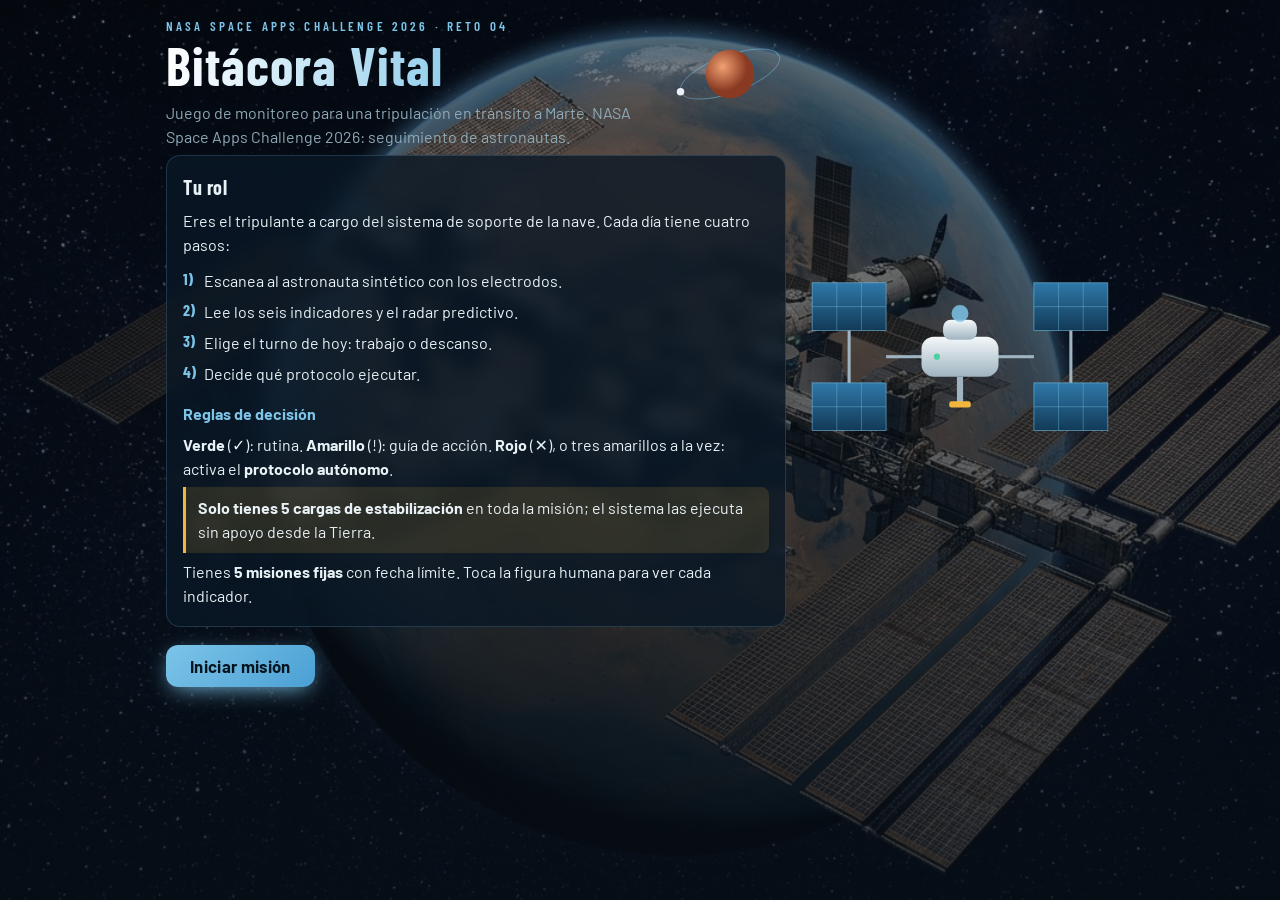
==== commit bed3566f: "Update intro function to modify HTML content" ====
--- a/index.html
+++ b/index.html
@@ -295,7 +295,7 @@
 function intro(){
   document.body.classList.add("home");
   $("#app").className="";
-  $("#app").innerHTML=`<div class="home-wrap"><div class="intro-container"><svg class="orb" viewBox="0 0 120 120" aria-hidden="true"><defs><radialGradient id="mg" cx=".35" cy=".35"><stop offset="0" stop-color="#f0a070"/><stop offset="1" stop-color="#8a3a22"/></radialGradient></defs><ellipse cx="60" cy="60" rx="56" ry="20" fill="none" stroke="#7CC4E8" stroke-opacity=".5" transform="rotate(-20 60 60)"/><circle cx="60" cy="60" r="26" fill="url(#mg)"/><circle cx="7" cy="79" r="4" fill="#E8F1F5"/></svg><div class="eyebrow">NASA Space Apps Challenge 2026 · Reto 04</div><h1>Bitácora Vital</h1><p class="mu">Juego de monitoreo para una tripulación en tránsito a Marte. NASA Space Apps Challenge 2026: seguimiento de astronautas.</p><div class="box intro-card"><h2>Tu rol</h2><p>Eres el tripulante a cargo del sistema de soporte de la nave. Cada día tiene cuatro pasos:</p><ol class="rules"><li>Escanea al Cdte. Rivera (astronauta sintético) con los electrodos.</li><li>Lee los seis indicadores y el radar predictivo.</li><li>Elige el turno de hoy: trabajo o descanso.</li><li>Decide qué protocolo ejecutar.</li></ol><p class="rule-title">Reglas de decisión</p><p><b>Verde</b> (✓): rutina. <b>Amarillo</b> (!): guía de acción. <b>Rojo</b> (✕), o tres amarillos a la vez: activa el <b>protocolo autónomo</b>.</p><p class="charge-rule"><b>Solo tienes 5 cargas de estabilización</b> en toda la misión; el sistema las ejecuta sin apoyo desde la Tierra.</p><p>Tienes <b>5 misiones fijas</b> con fecha límite. Toca la figura humana para ver cada indicador.</p></div><button class="go" onclick="init()">Iniciar misión</button></div>${STATION}</div>`;
+  $("#app").innerHTML=`<div class="home-wrap"><div class="intro-container"><svg class="orb" viewBox="0 0 120 120" aria-hidden="true"><defs><radialGradient id="mg" cx=".35" cy=".35"><stop offset="0" stop-color="#f0a070"/><stop offset="1" stop-color="#8a3a22"/></radialGradient></defs><ellipse cx="60" cy="60" rx="56" ry="20" fill="none" stroke="#7CC4E8" stroke-opacity=".5" transform="rotate(-20 60 60)"/><circle cx="60" cy="60" r="26" fill="url(#mg)"/><circle cx="7" cy="79" r="4" fill="#E8F1F5"/></svg><div class="eyebrow">NASA Space Apps Challenge 2026 · Reto 04</div><h1>Bitácora Vital</h1><p class="mu">Juego de monitoreo para una tripulación en tránsito a Marte. NASA Space Apps Challenge 2026: seguimiento de astronautas.</p><div class="box intro-card"><h2>Tu rol</h2><p>Eres el tripulante a cargo del sistema de soporte de la nave. Cada día tiene cuatro pasos:</p><ol class="rules"><li>Escanea al astronauta sintético con los electrodos.</li><li>Lee los seis indicadores y el radar predictivo.</li><li>Elige el turno de hoy: trabajo o descanso.</li><li>Decide qué protocolo ejecutar.</li></ol><p class="rule-title">Reglas de decisión</p><p><b>Verde</b> (✓): rutina. <b>Amarillo</b> (!): guía de acción. <b>Rojo</b> (✕), o tres amarillos a la vez: activa el <b>protocolo autónomo</b>.</p><p class="charge-rule"><b>Solo tienes 5 cargas de estabilización</b> en toda la misión; el sistema las ejecuta sin apoyo desde la Tierra.</p><p>Tienes <b>5 misiones fijas</b> con fecha límite. Toca la figura humana para ver cada indicador.</p></div><button class="go" onclick="init()">Iniciar misión</button></div>${STATION}</div>`;
 }
 
 function grade(){
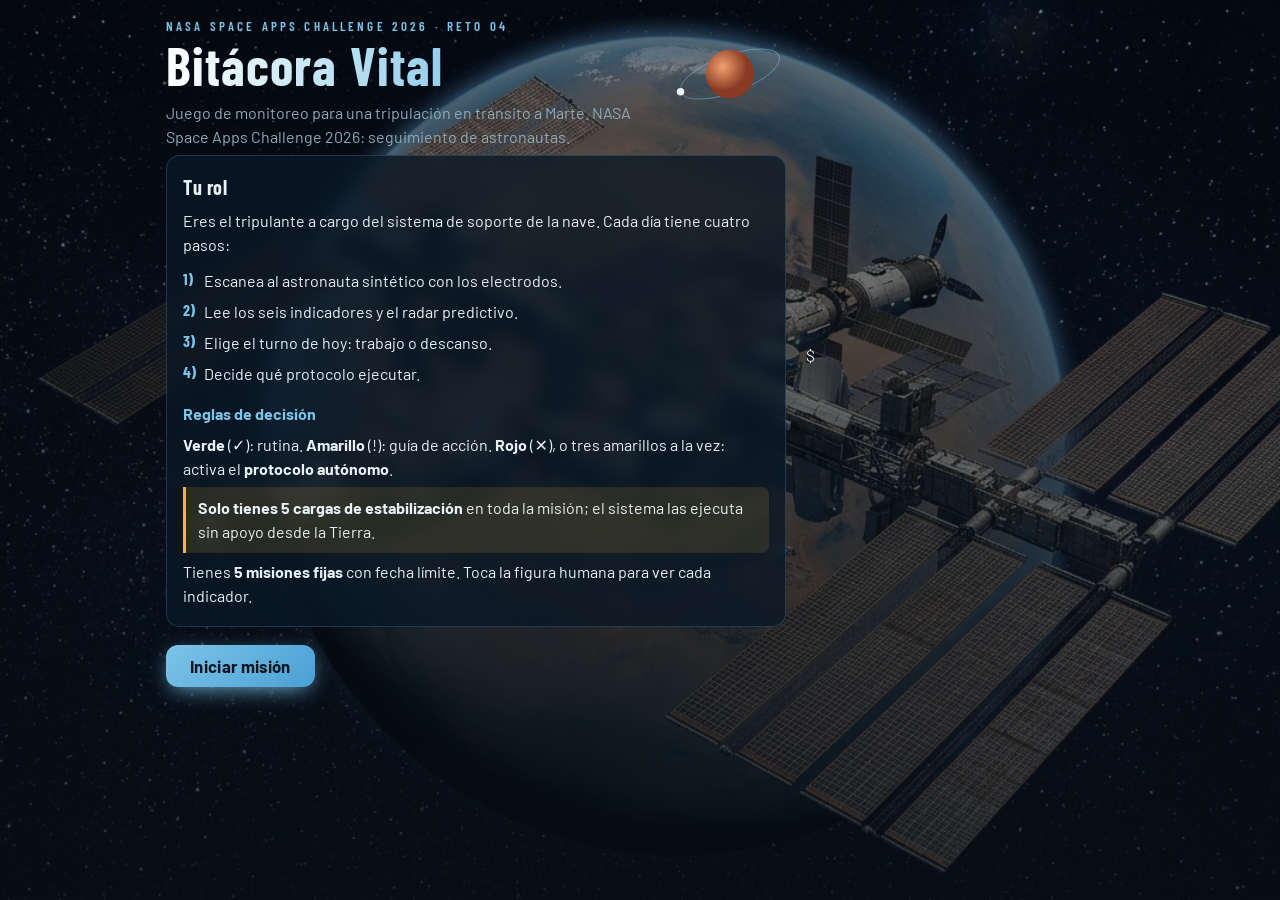
==== commit f5ce896f: "Refactor CSS for station and layout responsiveness Removed animation and adjusted media queries for " ====
--- a/index.html
+++ b/index.html
@@ -51,10 +51,7 @@
 body.home::before{content:"";position:fixed;inset:0;z-index:-1;background:linear-gradient(rgba(7,15,23,.45),rgba(7,15,23,.8)),url('ORBITAL.jpg') center/cover no-repeat}
 .home-wrap{display:grid;grid-template-columns:minmax(0,620px) 1fr;gap:20px;align-items:center}
 .home-wrap .box{background:rgba(10,24,38,.78);backdrop-filter:blur(8px)}
-.station{width:100%;max-width:420px;justify-self:center;animation:fl 8s ease-in-out infinite}
-@keyframes fl{50%{transform:translateY(-10px) rotate(1deg)}}
-@media(max-width:900px){.home-wrap{grid-template-columns:1fr}.station{max-width:300px;order:-1}}
-@media(prefers-reduced-motion:reduce){.station{animation:none}}
+@media(max-width:900px){.home-wrap{grid-template-columns:1fr}}
 
 /* ===== Juego ===== */
 .hud{display:flex;flex-wrap:wrap;gap:6px 20px;align-items:center;justify-content:space-between;padding:8px 16px;background:var(--glass);border:1px solid var(--ln);border-radius:14px;backdrop-filter:blur(8px)}
@@ -286,16 +283,10 @@
   (S.scanning?`<g mask="url(#scan-mask)"><rect class="sweep" x="0" y="-30" width="200" height="30" fill="url(#sb)"/></g><rect class="sweep" x="25" y="0" width="150" height="3" rx="1.5" fill="#bfe6fa"/>`:"")+`</svg>`;
 }
 
-const STATION=`<svg class="station" viewBox="0 0 400 220" aria-hidden="true"><defs><linearGradient id="sp" x1="0" y1="0" x2="0" y2="1"><stop offset="0" stop-color="#2f78a8"/><stop offset="1" stop-color="#123a57"/></linearGradient><linearGradient id="hl" x1="0" y1="0" x2="0" y2="1"><stop offset="0" stop-color="#f4f8fa"/><stop offset="1" stop-color="#9fb4c0"/></linearGradient></defs>
-<g stroke="#7CC4E8" stroke-opacity=".7" fill="url(#sp)"><rect x="8" y="14" width="96" height="62"/><rect x="296" y="14" width="96" height="62"/><rect x="8" y="144" width="96" height="62"/><rect x="296" y="144" width="96" height="62"/></g>
-<g stroke="#7CC4E8" stroke-opacity=".5" fill="none"><path d="M40 14v62M72 14v62M8 45h96M328 14v62M360 14v62M296 45h96M40 144v62M72 144v62M8 175h96M328 144v62M360 144v62M296 175h96"/></g>
-<g fill="#9fb4c0"><rect x="54" y="76" width="4" height="68"/><rect x="342" y="76" width="4" height="68"/><rect x="104" y="108" width="192" height="4"/></g>
-<rect x="150" y="84" width="100" height="52" rx="16" fill="url(#hl)"/><rect x="178" y="62" width="44" height="26" rx="10" fill="url(#hl)"/><circle cx="200" cy="54" r="11" fill="#7CC4E8" opacity=".85"/><rect x="196" y="136" width="8" height="34" fill="#9fb4c0"/><rect x="186" y="168" width="28" height="8" rx="3" fill="#F2B63C"/><circle cx="170" cy="110" r="4" fill="#4CD0A0"/></svg>`;
-
 function intro(){
   document.body.classList.add("home");
   $("#app").className="";
-  $("#app").innerHTML=`<div class="home-wrap"><div class="intro-container"><svg class="orb" viewBox="0 0 120 120" aria-hidden="true"><defs><radialGradient id="mg" cx=".35" cy=".35"><stop offset="0" stop-color="#f0a070"/><stop offset="1" stop-color="#8a3a22"/></radialGradient></defs><ellipse cx="60" cy="60" rx="56" ry="20" fill="none" stroke="#7CC4E8" stroke-opacity=".5" transform="rotate(-20 60 60)"/><circle cx="60" cy="60" r="26" fill="url(#mg)"/><circle cx="7" cy="79" r="4" fill="#E8F1F5"/></svg><div class="eyebrow">NASA Space Apps Challenge 2026 · Reto 04</div><h1>Bitácora Vital</h1><p class="mu">Juego de monitoreo para una tripulación en tránsito a Marte. NASA Space Apps Challenge 2026: seguimiento de astronautas.</p><div class="box intro-card"><h2>Tu rol</h2><p>Eres el tripulante a cargo del sistema de soporte de la nave. Cada día tiene cuatro pasos:</p><ol class="rules"><li>Escanea al astronauta sintético con los electrodos.</li><li>Lee los seis indicadores y el radar predictivo.</li><li>Elige el turno de hoy: trabajo o descanso.</li><li>Decide qué protocolo ejecutar.</li></ol><p class="rule-title">Reglas de decisión</p><p><b>Verde</b> (✓): rutina. <b>Amarillo</b> (!): guía de acción. <b>Rojo</b> (✕), o tres amarillos a la vez: activa el <b>protocolo autónomo</b>.</p><p class="charge-rule"><b>Solo tienes 5 cargas de estabilización</b> en toda la misión; el sistema las ejecuta sin apoyo desde la Tierra.</p><p>Tienes <b>5 misiones fijas</b> con fecha límite. Toca la figura humana para ver cada indicador.</p></div><button class="go" onclick="init()">Iniciar misión</button></div>${STATION}</div>`;
+  $("#app").innerHTML=`<div class="home-wrap"><div class="intro-container"><svg class="orb" viewBox="0 0 120 120" aria-hidden="true"><defs><radialGradient id="mg" cx=".35" cy=".35"><stop offset="0" stop-color="#f0a070"/><stop offset="1" stop-color="#8a3a22"/></radialGradient></defs><ellipse cx="60" cy="60" rx="56" ry="20" fill="none" stroke="#7CC4E8" stroke-opacity=".5" transform="rotate(-20 60 60)"/><circle cx="60" cy="60" r="26" fill="url(#mg)"/><circle cx="7" cy="79" r="4" fill="#E8F1F5"/></svg><div class="eyebrow">NASA Space Apps Challenge 2026 · Reto 04</div><h1>Bitácora Vital</h1><p class="mu">Juego de monitoreo para una tripulación en tránsito a Marte. NASA Space Apps Challenge 2026: seguimiento de astronautas.</p><div class="box intro-card"><h2>Tu rol</h2><p>Eres el tripulante a cargo del sistema de soporte de la nave. Cada día tiene cuatro pasos:</p><ol class="rules"><li>Escanea al astronauta sintético con los electrodos.</li><li>Lee los seis indicadores y el radar predictivo.</li><li>Elige el turno de hoy: trabajo o descanso.</li><li>Decide qué protocolo ejecutar.</li></ol><p class="rule-title">Reglas de decisión</p><p><b>Verde</b> (✓): rutina. <b>Amarillo</b> (!): guía de acción. <b>Rojo</b> (✕), o tres amarillos a la vez: activa el <b>protocolo autónomo</b>.</p><p class="charge-rule"><b>Solo tienes 5 cargas de estabilización</b> en toda la misión; el sistema las ejecuta sin apoyo desde la Tierra.</p><p>Tienes <b>5 misiones fijas</b> con fecha límite. Toca la figura humana para ver cada indicador.</p></div><button class="go" onclick="init()">Iniciar misión</button></div>$</div>`;
 }
 
 function grade(){
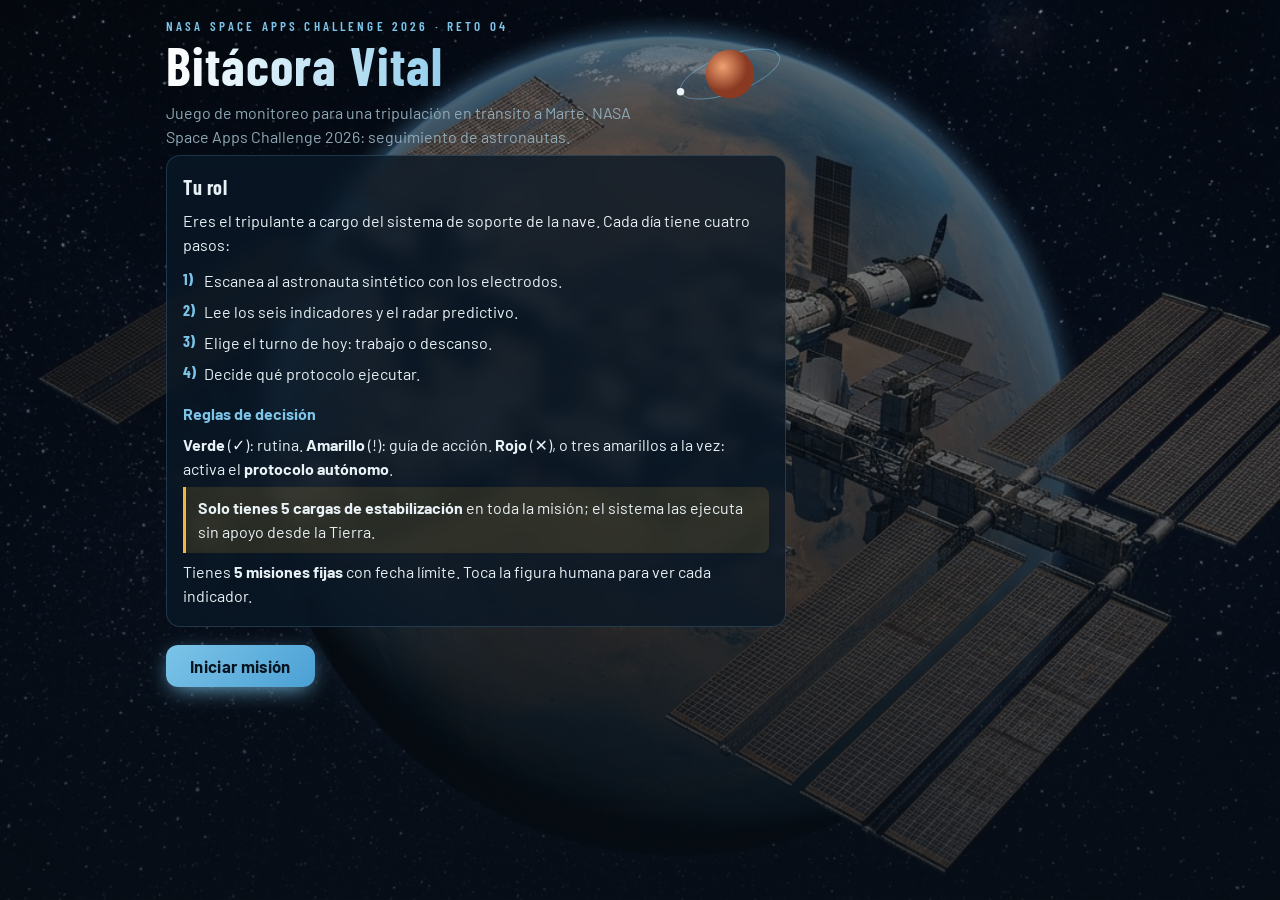
==== commit e498cfba: "Update HTML content in intro function" ====
--- a/index.html
+++ b/index.html
@@ -286,7 +286,7 @@
 function intro(){
   document.body.classList.add("home");
   $("#app").className="";
-  $("#app").innerHTML=`<div class="home-wrap"><div class="intro-container"><svg class="orb" viewBox="0 0 120 120" aria-hidden="true"><defs><radialGradient id="mg" cx=".35" cy=".35"><stop offset="0" stop-color="#f0a070"/><stop offset="1" stop-color="#8a3a22"/></radialGradient></defs><ellipse cx="60" cy="60" rx="56" ry="20" fill="none" stroke="#7CC4E8" stroke-opacity=".5" transform="rotate(-20 60 60)"/><circle cx="60" cy="60" r="26" fill="url(#mg)"/><circle cx="7" cy="79" r="4" fill="#E8F1F5"/></svg><div class="eyebrow">NASA Space Apps Challenge 2026 · Reto 04</div><h1>Bitácora Vital</h1><p class="mu">Juego de monitoreo para una tripulación en tránsito a Marte. NASA Space Apps Challenge 2026: seguimiento de astronautas.</p><div class="box intro-card"><h2>Tu rol</h2><p>Eres el tripulante a cargo del sistema de soporte de la nave. Cada día tiene cuatro pasos:</p><ol class="rules"><li>Escanea al astronauta sintético con los electrodos.</li><li>Lee los seis indicadores y el radar predictivo.</li><li>Elige el turno de hoy: trabajo o descanso.</li><li>Decide qué protocolo ejecutar.</li></ol><p class="rule-title">Reglas de decisión</p><p><b>Verde</b> (✓): rutina. <b>Amarillo</b> (!): guía de acción. <b>Rojo</b> (✕), o tres amarillos a la vez: activa el <b>protocolo autónomo</b>.</p><p class="charge-rule"><b>Solo tienes 5 cargas de estabilización</b> en toda la misión; el sistema las ejecuta sin apoyo desde la Tierra.</p><p>Tienes <b>5 misiones fijas</b> con fecha límite. Toca la figura humana para ver cada indicador.</p></div><button class="go" onclick="init()">Iniciar misión</button></div>$</div>`;
+  $("#app").innerHTML=`<div class="home-wrap"><div class="intro-container"><svg class="orb" viewBox="0 0 120 120" aria-hidden="true"><defs><radialGradient id="mg" cx=".35" cy=".35"><stop offset="0" stop-color="#f0a070"/><stop offset="1" stop-color="#8a3a22"/></radialGradient></defs><ellipse cx="60" cy="60" rx="56" ry="20" fill="none" stroke="#7CC4E8" stroke-opacity=".5" transform="rotate(-20 60 60)"/><circle cx="60" cy="60" r="26" fill="url(#mg)"/><circle cx="7" cy="79" r="4" fill="#E8F1F5"/></svg><div class="eyebrow">NASA Space Apps Challenge 2026 · Reto 04</div><h1>Bitácora Vital</h1><p class="mu">Juego de monitoreo para una tripulación en tránsito a Marte. NASA Space Apps Challenge 2026: seguimiento de astronautas.</p><div class="box intro-card"><h2>Tu rol</h2><p>Eres el tripulante a cargo del sistema de soporte de la nave. Cada día tiene cuatro pasos:</p><ol class="rules"><li>Escanea al astronauta sintético con los electrodos.</li><li>Lee los seis indicadores y el radar predictivo.</li><li>Elige el turno de hoy: trabajo o descanso.</li><li>Decide qué protocolo ejecutar.</li></ol><p class="rule-title">Reglas de decisión</p><p><b>Verde</b> (✓): rutina. <b>Amarillo</b> (!): guía de acción. <b>Rojo</b> (✕), o tres amarillos a la vez: activa el <b>protocolo autónomo</b>.</p><p class="charge-rule"><b>Solo tienes 5 cargas de estabilización</b> en toda la misión; el sistema las ejecuta sin apoyo desde la Tierra.</p><p>Tienes <b>5 misiones fijas</b> con fecha límite. Toca la figura humana para ver cada indicador.</p></div><button class="go" onclick="init()">Iniciar misión</button></div></div>`;
 }
 
 function grade(){
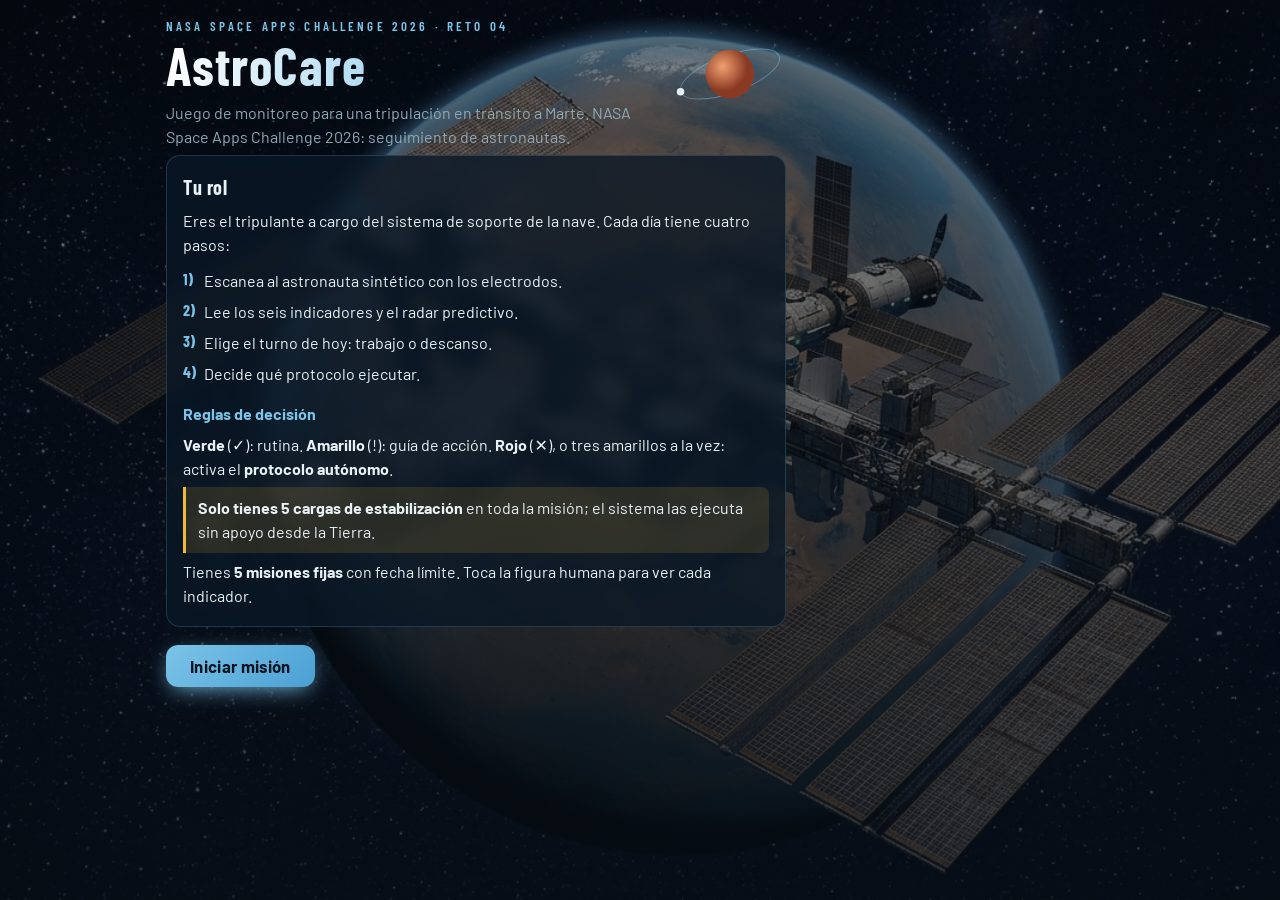
==== commit d9c53012: "Change game css Updated game title and description for AstroCare." ====
--- a/index.html
+++ b/index.html
@@ -286,7 +286,7 @@
 function intro(){
   document.body.classList.add("home");
   $("#app").className="";
-  $("#app").innerHTML=`<div class="home-wrap"><div class="intro-container"><svg class="orb" viewBox="0 0 120 120" aria-hidden="true"><defs><radialGradient id="mg" cx=".35" cy=".35"><stop offset="0" stop-color="#f0a070"/><stop offset="1" stop-color="#8a3a22"/></radialGradient></defs><ellipse cx="60" cy="60" rx="56" ry="20" fill="none" stroke="#7CC4E8" stroke-opacity=".5" transform="rotate(-20 60 60)"/><circle cx="60" cy="60" r="26" fill="url(#mg)"/><circle cx="7" cy="79" r="4" fill="#E8F1F5"/></svg><div class="eyebrow">NASA Space Apps Challenge 2026 · Reto 04</div><h1>Bitácora Vital</h1><p class="mu">Juego de monitoreo para una tripulación en tránsito a Marte. NASA Space Apps Challenge 2026: seguimiento de astronautas.</p><div class="box intro-card"><h2>Tu rol</h2><p>Eres el tripulante a cargo del sistema de soporte de la nave. Cada día tiene cuatro pasos:</p><ol class="rules"><li>Escanea al astronauta sintético con los electrodos.</li><li>Lee los seis indicadores y el radar predictivo.</li><li>Elige el turno de hoy: trabajo o descanso.</li><li>Decide qué protocolo ejecutar.</li></ol><p class="rule-title">Reglas de decisión</p><p><b>Verde</b> (✓): rutina. <b>Amarillo</b> (!): guía de acción. <b>Rojo</b> (✕), o tres amarillos a la vez: activa el <b>protocolo autónomo</b>.</p><p class="charge-rule"><b>Solo tienes 5 cargas de estabilización</b> en toda la misión; el sistema las ejecuta sin apoyo desde la Tierra.</p><p>Tienes <b>5 misiones fijas</b> con fecha límite. Toca la figura humana para ver cada indicador.</p></div><button class="go" onclick="init()">Iniciar misión</button></div></div>`;
+  $("#app").innerHTML=`<div class="home-wrap"><div class="intro-container"><svg class="orb" viewBox="0 0 120 120" aria-hidden="true"><defs><radialGradient id="mg" cx=".35" cy=".35"><stop offset="0" stop-color="#f0a070"/><stop offset="1" stop-color="#8a3a22"/></radialGradient></defs><ellipse cx="60" cy="60" rx="56" ry="20" fill="none" stroke="#7CC4E8" stroke-opacity=".5" transform="rotate(-20 60 60)"/><circle cx="60" cy="60" r="26" fill="url(#mg)"/><circle cx="7" cy="79" r="4" fill="#E8F1F5"/></svg><div class="eyebrow">NASA Space Apps Challenge 2026 · Reto 04</div><h1>AstroCare</h1><p class="mu">Juego de monitoreo para una tripulación en tránsito a Marte. NASA Space Apps Challenge 2026: seguimiento de astronautas.</p><div class="box intro-card"><h2>Tu rol</h2><p>Eres el tripulante a cargo del sistema de soporte de la nave. Cada día tiene cuatro pasos:</p><ol class="rules"><li>Escanea al astronauta sintético con los electrodos.</li><li>Lee los seis indicadores y el radar predictivo.</li><li>Elige el turno de hoy: trabajo o descanso.</li><li>Decide qué protocolo ejecutar.</li></ol><p class="rule-title">Reglas de decisión</p><p><b>Verde</b> (✓): rutina. <b>Amarillo</b> (!): guía de acción. <b>Rojo</b> (✕), o tres amarillos a la vez: activa el <b>protocolo autónomo</b>.</p><p class="charge-rule"><b>Solo tienes 5 cargas de estabilización</b> en toda la misión; el sistema las ejecuta sin apoyo desde la Tierra.</p><p>Tienes <b>5 misiones fijas</b> con fecha límite. Toca la figura humana para ver cada indicador.</p></div><button class="go" onclick="init()">Iniciar misión</button></div></div>`;
 }
 
 function grade(){
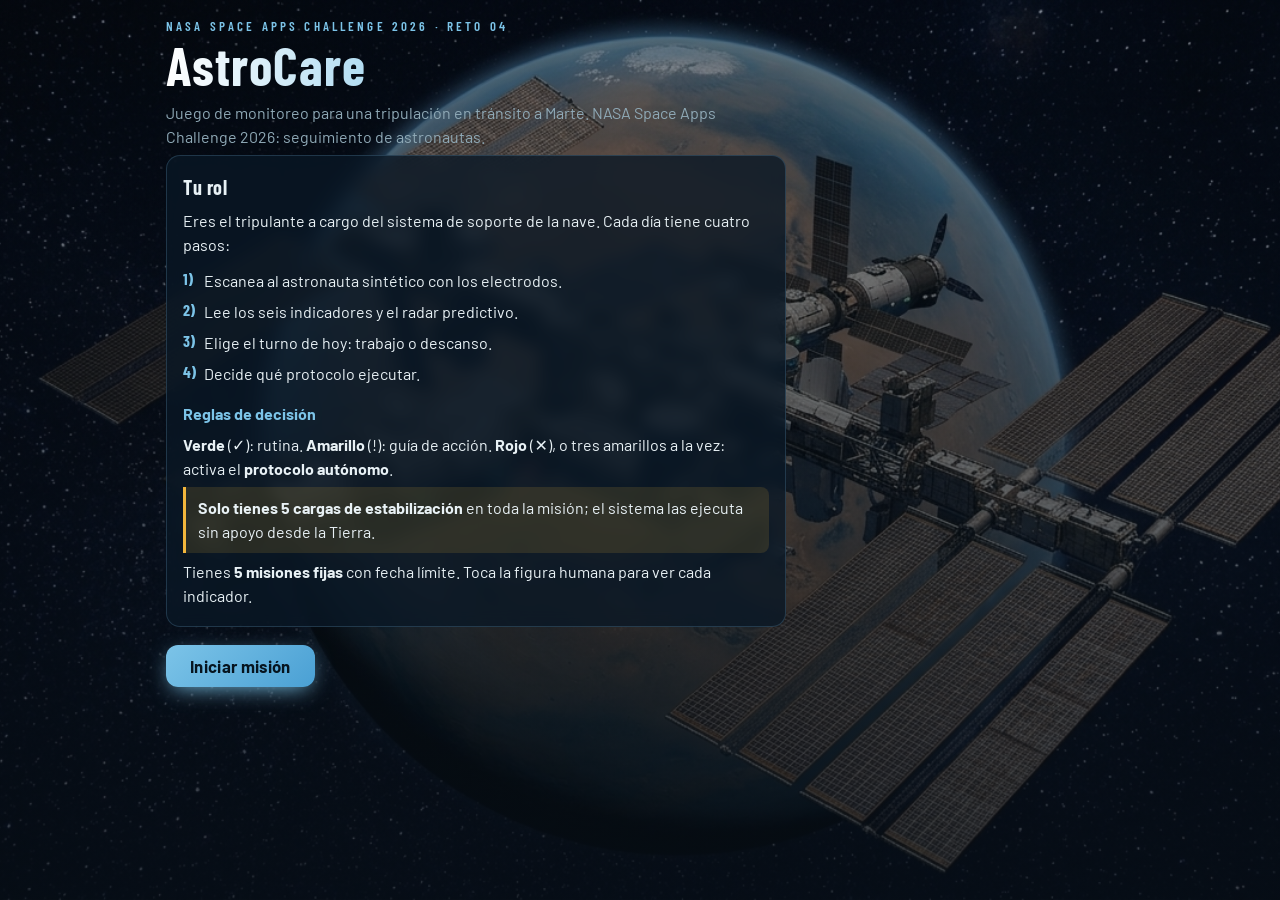
==== commit 0c50c7eb: "Update intro HTML structure for AstroCare" ====
--- a/index.html
+++ b/index.html
@@ -14,7 +14,6 @@
 h1{font-size:clamp(2.3rem,7vw,3.3rem);line-height:1.02;margin:.1em 0 .15em;letter-spacing:.02em;background:linear-gradient(90deg,#fff,var(--ac) 55%,var(--y));-webkit-background-clip:text;background-clip:text;color:transparent}
 h2{font-size:1.25rem;margin:.2em 0 .3em;letter-spacing:.03em}p{margin:.4em 0;max-width:70ch}.mu{color:var(--mu)}
 .eyebrow{font:600 .82rem "Barlow Condensed",sans-serif;letter-spacing:.24em;text-transform:uppercase;color:var(--ac)}
-.orb{float:right;width:112px;height:112px;margin:0 0 6px 12px}
 .bar{height:8px;background:var(--ln);border-radius:4px;overflow:hidden;width:110px;display:inline-block;vertical-align:middle}.bar i{display:block;height:100%;background:linear-gradient(90deg,var(--g),var(--ac))}
 .ban{padding:14px 18px;border:1px solid var(--bc);border-left:6px solid var(--bc);border-radius:14px;margin-bottom:10px;box-shadow:0 0 28px -10px var(--bc)}.ban .big{font-size:1.8rem;line-height:1.1;letter-spacing:.02em}
 .b0{--bc:var(--g);background:linear-gradient(90deg,var(--gb),transparent)}.b1{--bc:var(--y);background:linear-gradient(90deg,var(--yb),transparent)}.b2{--bc:var(--r);background:linear-gradient(90deg,var(--rb),transparent)}.b3{--bc:var(--mu);background:var(--glass)}
@@ -286,7 +285,7 @@
 function intro(){
   document.body.classList.add("home");
   $("#app").className="";
-  $("#app").innerHTML=`<div class="home-wrap"><div class="intro-container"><svg class="orb" viewBox="0 0 120 120" aria-hidden="true"><defs><radialGradient id="mg" cx=".35" cy=".35"><stop offset="0" stop-color="#f0a070"/><stop offset="1" stop-color="#8a3a22"/></radialGradient></defs><ellipse cx="60" cy="60" rx="56" ry="20" fill="none" stroke="#7CC4E8" stroke-opacity=".5" transform="rotate(-20 60 60)"/><circle cx="60" cy="60" r="26" fill="url(#mg)"/><circle cx="7" cy="79" r="4" fill="#E8F1F5"/></svg><div class="eyebrow">NASA Space Apps Challenge 2026 · Reto 04</div><h1>AstroCare</h1><p class="mu">Juego de monitoreo para una tripulación en tránsito a Marte. NASA Space Apps Challenge 2026: seguimiento de astronautas.</p><div class="box intro-card"><h2>Tu rol</h2><p>Eres el tripulante a cargo del sistema de soporte de la nave. Cada día tiene cuatro pasos:</p><ol class="rules"><li>Escanea al astronauta sintético con los electrodos.</li><li>Lee los seis indicadores y el radar predictivo.</li><li>Elige el turno de hoy: trabajo o descanso.</li><li>Decide qué protocolo ejecutar.</li></ol><p class="rule-title">Reglas de decisión</p><p><b>Verde</b> (✓): rutina. <b>Amarillo</b> (!): guía de acción. <b>Rojo</b> (✕), o tres amarillos a la vez: activa el <b>protocolo autónomo</b>.</p><p class="charge-rule"><b>Solo tienes 5 cargas de estabilización</b> en toda la misión; el sistema las ejecuta sin apoyo desde la Tierra.</p><p>Tienes <b>5 misiones fijas</b> con fecha límite. Toca la figura humana para ver cada indicador.</p></div><button class="go" onclick="init()">Iniciar misión</button></div></div>`;
+  $("#app").innerHTML=`<div class="home-wrap"><div class="intro-container"><div class="eyebrow">NASA Space Apps Challenge 2026 · Reto 04</div><h1>AstroCare</h1><p class="mu">Juego de monitoreo para una tripulación en tránsito a Marte. NASA Space Apps Challenge 2026: seguimiento de astronautas.</p><div class="box intro-card"><h2>Tu rol</h2><p>Eres el tripulante a cargo del sistema de soporte de la nave. Cada día tiene cuatro pasos:</p><ol class="rules"><li>Escanea al astronauta sintético con los electrodos.</li><li>Lee los seis indicadores y el radar predictivo.</li><li>Elige el turno de hoy: trabajo o descanso.</li><li>Decide qué protocolo ejecutar.</li></ol><p class="rule-title">Reglas de decisión</p><p><b>Verde</b> (✓): rutina. <b>Amarillo</b> (!): guía de acción. <b>Rojo</b> (✕), o tres amarillos a la vez: activa el <b>protocolo autónomo</b>.</p><p class="charge-rule"><b>Solo tienes 5 cargas de estabilización</b> en toda la misión; el sistema las ejecuta sin apoyo desde la Tierra.</p><p>Tienes <b>5 misiones fijas</b> con fecha límite. Toca la figura humana para ver cada indicador.</p></div><button class="go" onclick="init()">Iniciar misión</button></div></div>`;
 }
 
 function grade(){
